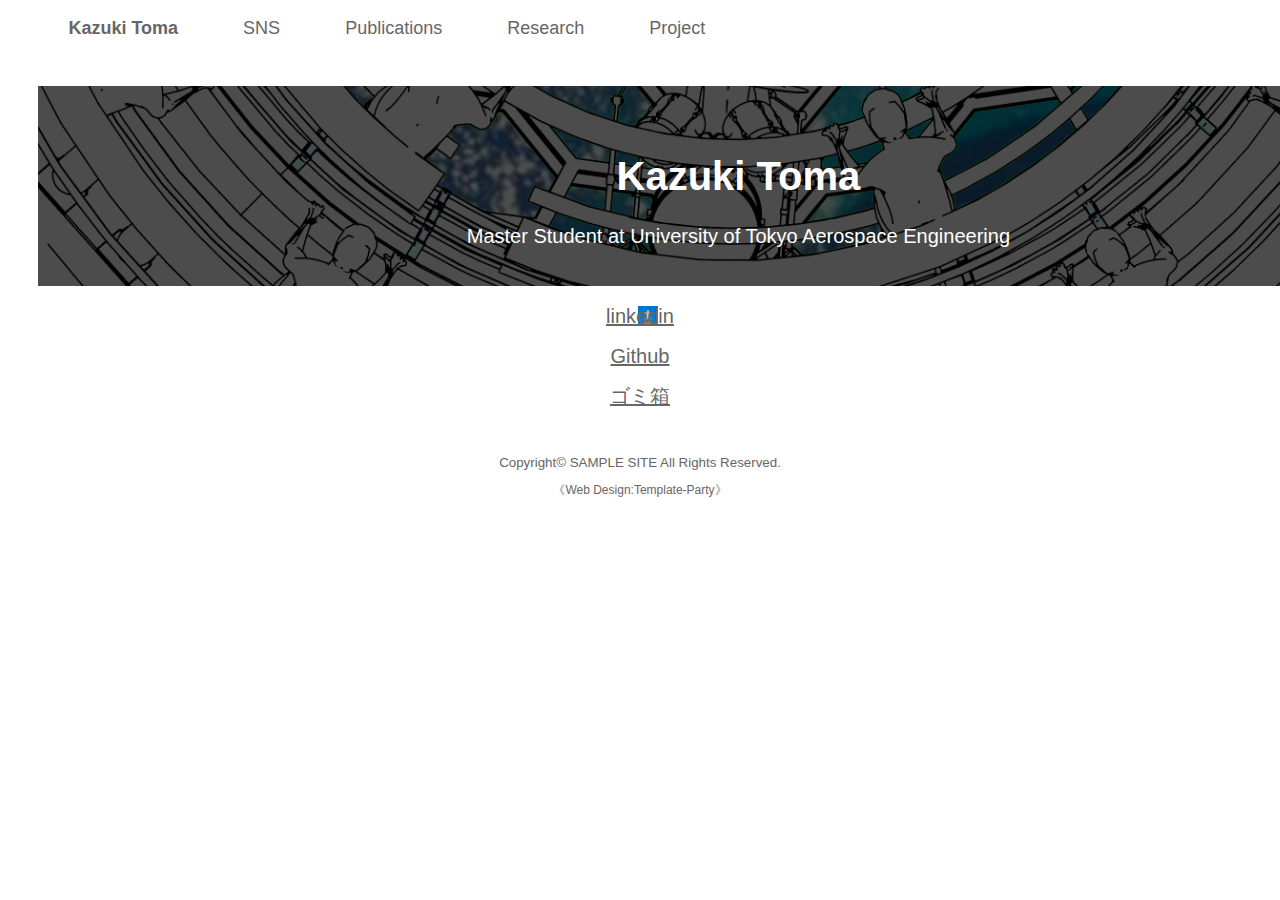
==== index.html @ 25be5e05 "relocate analytics" ====
<!DOCTYPE html>
<html lang="ja">
<head>
<meta charset="UTF-8">
<meta http-equiv="X-UA-Compatible" content="IE=edge">
<title>Kazuki Tom's blog</title>
<meta name="viewport" content="width=device-width, initial-scale=1">
<meta name="description" content="ここにサイト説明を入れます">
<meta name="keywords" content="キーワード１,キーワード２,キーワード３,キーワード４,キーワード５">
<link rel="stylesheet" href="css/style.css">



<!--[if lt IE 9]>
<script src="https://oss.maxcdn.com/html5shiv/3.7.2/html5shiv.min.js"></script>
<script src="https://oss.maxcdn.com/respond/1.4.2/respond.min.js"></script>
<![endif]-->
</head>

<!-- Google Analytics 
Googleアナリティクス登録・設定手順【これさえ読めばOK！】（https://wacul-ai.com/blog/access-analysis/google-analytics-setting/ga-register)
サイトで作成したホームページをGoogle Search Consoleに登録（https://detail.chiebukuro.yahoo.co.jp/qa/question_detail/q1427731289)
サイトに analytics.js を追加する(https://developers.google.com/analytics/devguides/collection/analyticsjs?hl=ja)
Googleアナリティクス(https://analytics.google.com/analytics/web/?authuser=0#/p421855579/reports/intelligenthome)
-->
<script>
    (function(i,s,o,g,r,a,m){i['GoogleAnalyticsObject']=r;i[r]=i[r]||function(){
    (i[r].q=i[r].q||[]).push(arguments)},i[r].l=1*new Date();a=s.createElement(o),
    m=s.getElementsByTagName(o)[0];a.async=1;a.src=g;m.parentNode.insertBefore(a,m)
    })(window,document,'script','https://www.google-analytics.com/analytics.js','ga');
    
    ga('create', 'G-3PBJPS4WJX', 'auto');
    ga('send', 'pageview');
</script>
<!-- End Google Analytics -->


<body>

<div id="container">

<nav id="menubar">
<ul>
<li><a href="index.html"><b>Kazuki Toma</b></a></li>
<li><a href="about.html">SNS</a></li>
<li><a href="about.html">Publications</a></li>
<li><a href="gallery.html">Research</a></li>
<li><a href="link.html">Project</a></li>
</ul>
</nav>

<header>
 <!--<h1 id="logo"><a href="index.html"><img src="images/spectacle4.png" alt="SAMPLE SITE"></a></h1> -->
 <!--<aside id="mainimg"><img src="images/spectacle4.png" alt=""></aside>*/-->
</header>

<!--https://magazine.techacademy.jp/magazine/34779-->
<div class="boxbackground">
<div id="title">
<h1><b>Kazuki Toma</b></h1>
<p>Master Student at University of Tokyo Aerospace Engineering</p>
</div>
</div>


<a href="https://www.linkedin.com/in/toma-kazuki/" class="button-01 linkedin">linkedin</a>
<a href="" class="button-01 fav">Github</a>
<a href="" class="button-01 fav">ゴミ箱</a>
<!--
<div id="contents">

<section id="new">
<h2>更新情報・お知らせ</h2>
<dl>
<dt>2019/04/22</dt>
<dd>より初心者が使いやすいよう少し調整。古いものを使っている人はそのままでOKです。</dd>
<dt>2017/10/06</dt>
<dd>初心者向け無料ホームページテンプレートtp_beginner5公開。</dd>
<dt>20XX/00/00</dt>
<dd>サンプルテキスト。サンプルテキスト。サンプルテキスト。</dd>
<dt>20XX/00/00</dt>
<dd>サンプルテキスト。サンプルテキスト。サンプルテキスト。</dd>
<dt>20XX/00/00</dt>
<dd>サンプルテキスト。サンプルテキスト。サンプルテキスト。</dd>
<dt>20XX/00/00</dt>
<dd>サンプルテキスト。サンプルテキスト。サンプルテキスト。</dd>
<dt>20XX/00/00</dt>
<dd>サンプルテキスト。サンプルテキスト。サンプルテキスト。</dd>
<dt>20XX/00/00</dt>
<dd>サンプルテキスト。サンプルテキスト。サンプルテキスト。</dd>
</dl>
</section>

<section>

<h2>テンプレートのご利用前に必ずお読み下さい</h2>

<h3>利用規約のご案内</h3>
<p>このテンプレートは、<a href="https://template-party.com/">Template Party</a>にて無料配布している『初心者向けホームページテンプレート tp_beginner5』です。必ずダウンロード先のサイトの<a href="https://template-party.com/read.html">利用規約</a>をご一読の上でご利用下さい。</p>
<p><span class="color1">■<strong>HP最下部の著作表示『Web Design:Template-Party』は無断で削除しないで下さい。</strong></span><br>
わざと見えなく加工する事も禁止です。</p>
<p><span class="color1">■<strong>下部の著作を外したい場合は</strong></span><br>
<a href="https://template-party.com/">Template-Party</a>の<a href="https://template-party.com/member.html">ライセンス契約</a>を行う事でHP下部の著作を外す事ができます。</p>

<h3>当テンプレートの詳しい使い方は</h3>
<p><a href="about.html">こちらをご覧下さい。</a></p>

</section>

</div>
<!--/contents-->

<footer>
<small>Copyright&copy; <a href="index.html">SAMPLE SITE</a> All Rights Reserved.</small>
<span class="pr">《<a href="https://template-party.com/" target="_blank">Web Design:Template-Party</a>》</span>
</footer>

</div>
<!--/container-->

</body>
</html>
---- css/style.css ----
@charset "utf-8";


/*PC・タブレット・スマホ(全端末)共通設定
------------------------------------------------------------------------------------------------------------------------------------------------------*/

/*全体の設定
【HTML入門】フォントのサイズをfont sizeを使って指定する方法
https://www.sejuku.net/blog/51809#index_id1
---------------------------------------------------------------------------*/
body {
	margin: 0px;
	padding: 0px;
	-webkit-text-size-adjust: none;
	color: #666;	/*全体の文字色*/
	font-family: "ヒラギノ角ゴ Pro W3", "Hiragino Kaku Gothic Pro", "メイリオ", Meiryo, Osaka, "ＭＳ Ｐゴシック", "MS PGothic", sans-serif;	/*フォント種類*/
	font-size: 16px;	/*文字サイズ*/
	line-height: 2;		/*行間*/
	background: #fff;	/*背景色*/
}
h1,h2,h3,h4,h5,p,ul,ol,li,dl,dt,dd,form,figure,form,select,input,textarea {margin: 0px;padding: 0px;font-size: 100%;font-weight: normal;}
ul {list-style-type: none;}
ol {padding-left: 40px;padding-bottom: 15px;}
img {border: none;max-width: 100%;height: auto;vertical-align: middle;}
table {border-collapse:collapse;font-size: 100%;border-spacing: 0;}
iframe {width: 100%;}

/*リンク（全般）設定
---------------------------------------------------------------------------*/
a {
	color: #666;	/*リンクテキストの色*/
	transition: 0.3s;	/*マウスオン時の移り変わるまでの時間設定。0.3秒。*/
}
a:hover {
	color: #224acf;	/*マウスオン時の文字色*/
}

/*コンテナー（ホームページを囲む一番外側のブロック）
---------------------------------------------------------------------------*/
#container {
	max-width: 1400px;	/*ブロックの最大幅*/
	margin: 0 auto;
	padding: 0 3%;
}

/*ヘッダー（ロゴが入った最上段のブロック）
---------------------------------------------------------------------------*/
/*headerブロック*/
header {
	text-align: center;	/*内容を中央よせ*/
}
/*ロゴ画像設定*/
#logo img {
	width: 4000px;	/*画像幅*/
	/*margin: 40px auto 40px;	/*ロゴの上と下に40pxスペースを空ける設定*/
}

/*トップページのメイン画像
---------------------------------------------------------------------------*/
/*画像ブロック*/
#mainimg img {
	border-radius: 10px;	/*角を丸くする指定。この１行を削除すれば角丸がなくなります。*/
	margin-bottom: 40px;	/*下に空けるスペース*/
}

/*追加(画像を暗くして文字を入れる)
画像編集せずCSSで画像を暗くする方法を現役エンジニアが解説【初心者向け】
https://magazine.techacademy.jp/magazine/34779
---------------------------------------------------------------------------*/
.boxbackground {
	position: relative;
	width: 1400px;
	height: 200px;
	background: url("../images/spectacle4.png");
    background-position: bottom;
	background-size: cover;
	margin-bottom: 10px;	/*下に空けるスペース*/
}
#title {
	position: absolute;
	width: 1400px;
	height:150px;
	background: rgba(0, 0, 0, 0.7);
	text-align: center;
	padding-top:50px;
}
#title h1{
	color: rgba(255, 255, 255, 1);
	font-size: 40px
}
#title p{
	color: rgba(255, 255, 255, 1);
	font-size: 20px
}

/*SNS画像
HTML・CSSのおさらい! アイコンとテキストを
横並びに配置する方法まとめ
https://ics.media/entry/220126/
--------------------------------------------------------------------------*/
.button-01 {
	display: block;
	/*width: 100%;*/
	/*/ アイコンのスペースを確保したpadding-leftを設定する*/
	/*
	padding: 2px 2px 2px 5px;*/
	background-color: #fff;
	/*/ 左から16pxの上下中央に背景画像を配置*/
	background-position: left 600px center;
	background-repeat: no-repeat;
	background-size: 20px 20px;
	/*/ 折り返しの対応*/
	overflow-wrap: break-word;
	text-align: center;
	font-size: 20px;
	&.linkedin {
	  background-image: url("../images/sample5.jpg");
	}
	&.message {
	  background-image: url("../images/sample5.jpg");
	}
	&.trash {
	  background-image: url("../images/sample5.jpg");
	}
  }
  
/*メニュー
---------------------------------------------------------------------------*/
/*メニュー全体を囲むブロック*/
#menubar {
	text-align: left;		/*文字をセンタリング*/
	font-size: 18px;		/*文字サイズ*/
	margin-top: 10px;	/*下に空けるスペース https://open.shonan.bunkyo.ac.jp/~ohtan/kouza/css-margin.html*/
	margin-bottom: 40px;	/*下に空けるスペース*/
}
/*メニュー１個あたりの設定*/
#menubar li {
	display: inline;	/*横並びにする設定*/
}
#menubar li a {
	text-decoration: none;
	padding: 15px 30px;	/*各メニュー内の余白。上下に15px、左右に30pxあけるという意味。*/
}
/*マウスオン時の設定*/
#menubar li a:hover {
	color: #224acf;	/*文字色*/
	border-bottom: 4px solid #224acf;	/*下線の幅、線種、色*/
}

/*コンテンツ（見出しバーや文字などが入っているブロック）
---------------------------------------------------------------------------*/
/*コンテンツのh2タグの設定*/
#contents h2 {
	clear: both;
	margin-bottom: 20px;
	color: #fff;		/*文字色*/
	padding: 10px 20px;	/*上下、左右への余白*/
	background: #224acf;	/*背景色*/
	/*border-radius: 10px;	角を丸くする指定。この１行を削除すれば角丸がなくなります。*/
}
/*コンテンツのh3タグの設定*/
#contents h3 {
	clear: both;
	margin-bottom: 20px;
	padding: 8px 20px;	/*上下、左右への余白*/
	background: #fff;	/*背景色*/
	border: 1px solid #ccc;	/*枠線の幅、線種、色*/
	/*border-radius: 10px;	角を丸くする指定。この１行を削除すれば角丸がなくなります。元は10*/
}
/*コンテンツのp(段落)タグ設定*/
#contents p {
	padding: 0px 20px 20px;	/*上、左右、下への余白*/
}
/*他。微調整。*/
#contents p + p {
	margin-top: -5px;
}
#contents h2 + p,
#contents h3 + p {
	margin-top: -10px;
}
#contents section + section {
	margin-top: 30px;
}

/*Galleryページ
---------------------------------------------------------------------------*/
/*各ブロックごとの設定*/
.list {
	overflow: hidden;
	border-bottom: 1px solid #ccc;	/*下線の幅、線種、色*/
	padding: 20px;	/*ボックス内の余白*/
}
/*h4見出しの設定*/
.list h4 {
	color: #224acf;	/*文字色*/
}
/*画像の設定*/
.list img {
	width: 20%;			/*画像幅*/
	float: left;		/*画像を左に回り込み*/
	margin-right: 3%	/*画像の右側に空けるスペース*/
}
/*段落タグ*/
.list p {
	padding: 0 !important;
}

/*フッター(ページ最下部のcopyrightのパーツ)設定
---------------------------------------------------------------------------*/
footer {
	clear: both;
	text-align: center;	/*文字をセンタリング*/
	padding: 30px 0px 10px;	/*上、左右、下へのボックス内の余白*/
}
footer a {
	text-decoration: none;
	border: none;
}
footer .pr {
	display: block;
}

/*トップページ内「更新情報・お知らせ」ブロック
---------------------------------------------------------------------------*/
/*ブロック全体の設定*/
#new dl {
	padding: 0px 20px;	/*上下、左右へのブロック内の余白*/
	margin-bottom: 20px;	/*ブロックの下(外側)に空ける余白*/
}
/*日付設定*/
#new dt {
	font-weight: bold;	/*太字にする設定。標準がいいならこの行削除。*/
	float: left;
	width: 8em;
}
/*記事設定*/
#new dd {
	padding-left: 8em;
}

/*テーブル
---------------------------------------------------------------------------*/
/*テーブル１行目に入った見出し部分（※caption）*/
.ta1 caption {
	border: 1px solid #999;	/*テーブルの枠線の幅、線種、色*/
	border-bottom: none;	/*下線だけ消す*/
	text-align: left;		/*文字を左寄せ*/
	background: #eee;		/*背景色*/
	font-weight: bold;		/*太字に*/
	padding: 10px;			/*ボックス内の余白*/
}
/*テーブル１行目に入った見出し部分（※tamidashi）*/
.ta1 th.tamidashi {
	width: auto;
	text-align: left;	/*左よせ*/
	background: #eee;	/*背景色*/
}
/*ta1テーブルブロック設定*/
.ta1 {
	table-layout: fixed;
	width: 100%;
	margin: 0 auto 20px;
}
.ta1, .ta1 td, .ta1 th {
	word-break: break-all;
	border: 1px solid #999;	/*テーブルの枠線の幅、線種、色*/
	padding: 10px;			/*テーブル内の余白*/
}
/*テーブルの左側ボックス*/
.ta1 th {
	text-align: center;	/*センタリング*/
	width: 30%;			/*幅*/
}

/*トップページのNEWアイコン
---------------------------------------------------------------------------*/
.newicon {
	background: #F00;	/*背景色*/
	color: #FFF;		/*文字色*/
	font-size: 70%;
	line-height: 1.5;
	padding: 2px 5px;
	/*border-radius: 2px;*/
	margin: 0px 5px;
	vertical-align: text-top;
}

/*その他
---------------------------------------------------------------------------*/
.look {background: #e5e5e5;padding: 5px 10px;border-radius: 4px;}
.mb15,.mb1em {margin-bottom: 15px;}
.color1 {color: #224acf;}
.pr {font-size: 12px;}
.wl {width: 96%;}
.ws {width: 50%;}
.c {text-align: center;}
.r {text-align: right;}
.l {text-align: left;}



/*画面幅580px以下の設定
------------------------------------------------------------------------------------------------------------------------------------------------------*/
@media screen and (max-width:580px){

/*全体の設定
---------------------------------------------------------------------------*/
body {
	font-size: 12px;	/*文字サイズ*/
	line-height: 1.5;	/*行間*/
}

/*メニュー
---------------------------------------------------------------------------*/
/*メニュー１個あたりの設定*/
#menubar li {
	display: block;	/*縦並びにする設定*/
	margin-bottom: 10px;
}
#menubar li a {
	text-decoration: none;
	padding: 8px 30px;	/*各メニュー内の余白。*/
}

/*Galleryページ
---------------------------------------------------------------------------*/
/*各ブロックごとの設定*/
.list {
	padding: 10px;	/*ボックス内の余白*/
}

/*その他
---------------------------------------------------------------------------*/
.ws,.wl {width: 94%;}

}
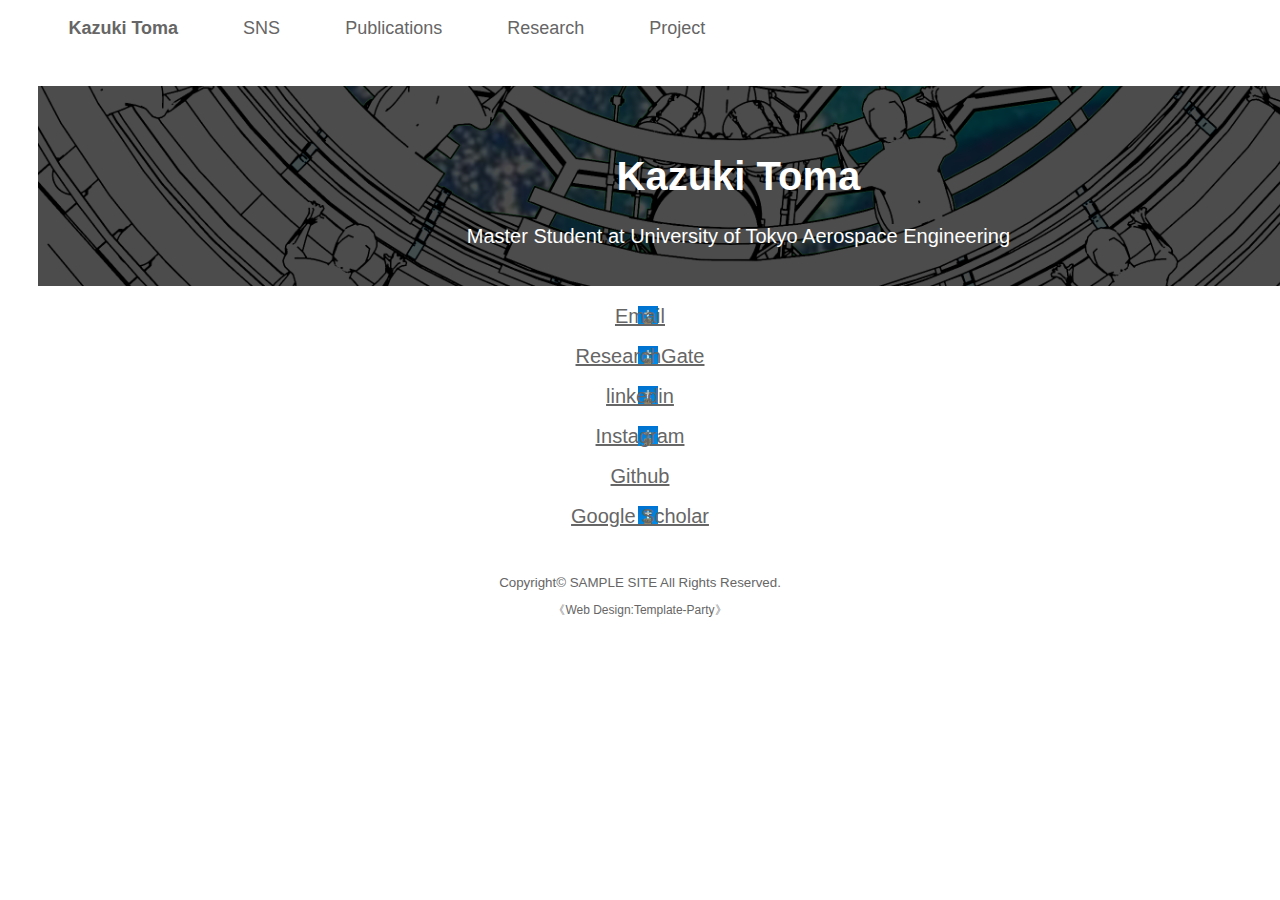
==== commit 77e6a936: "edit SNS" ====
--- a/index.html
+++ b/index.html
@@ -63,9 +63,12 @@
 </div>
 
 
+<a href="" class="button-01 message">Email</a>
+<a href="" class="button-01 message">ResearchGate</a>
 <a href="https://www.linkedin.com/in/toma-kazuki/" class="button-01 linkedin">linkedin</a>
+<a href="" class="button-01 message">Instagram</a>
 <a href="" class="button-01 fav">Github</a>
-<a href="" class="button-01 fav">ゴミ箱</a>
+<a href="" class="button-01 message">Google Scholar</a>
 <!--
 <div id="contents">
 
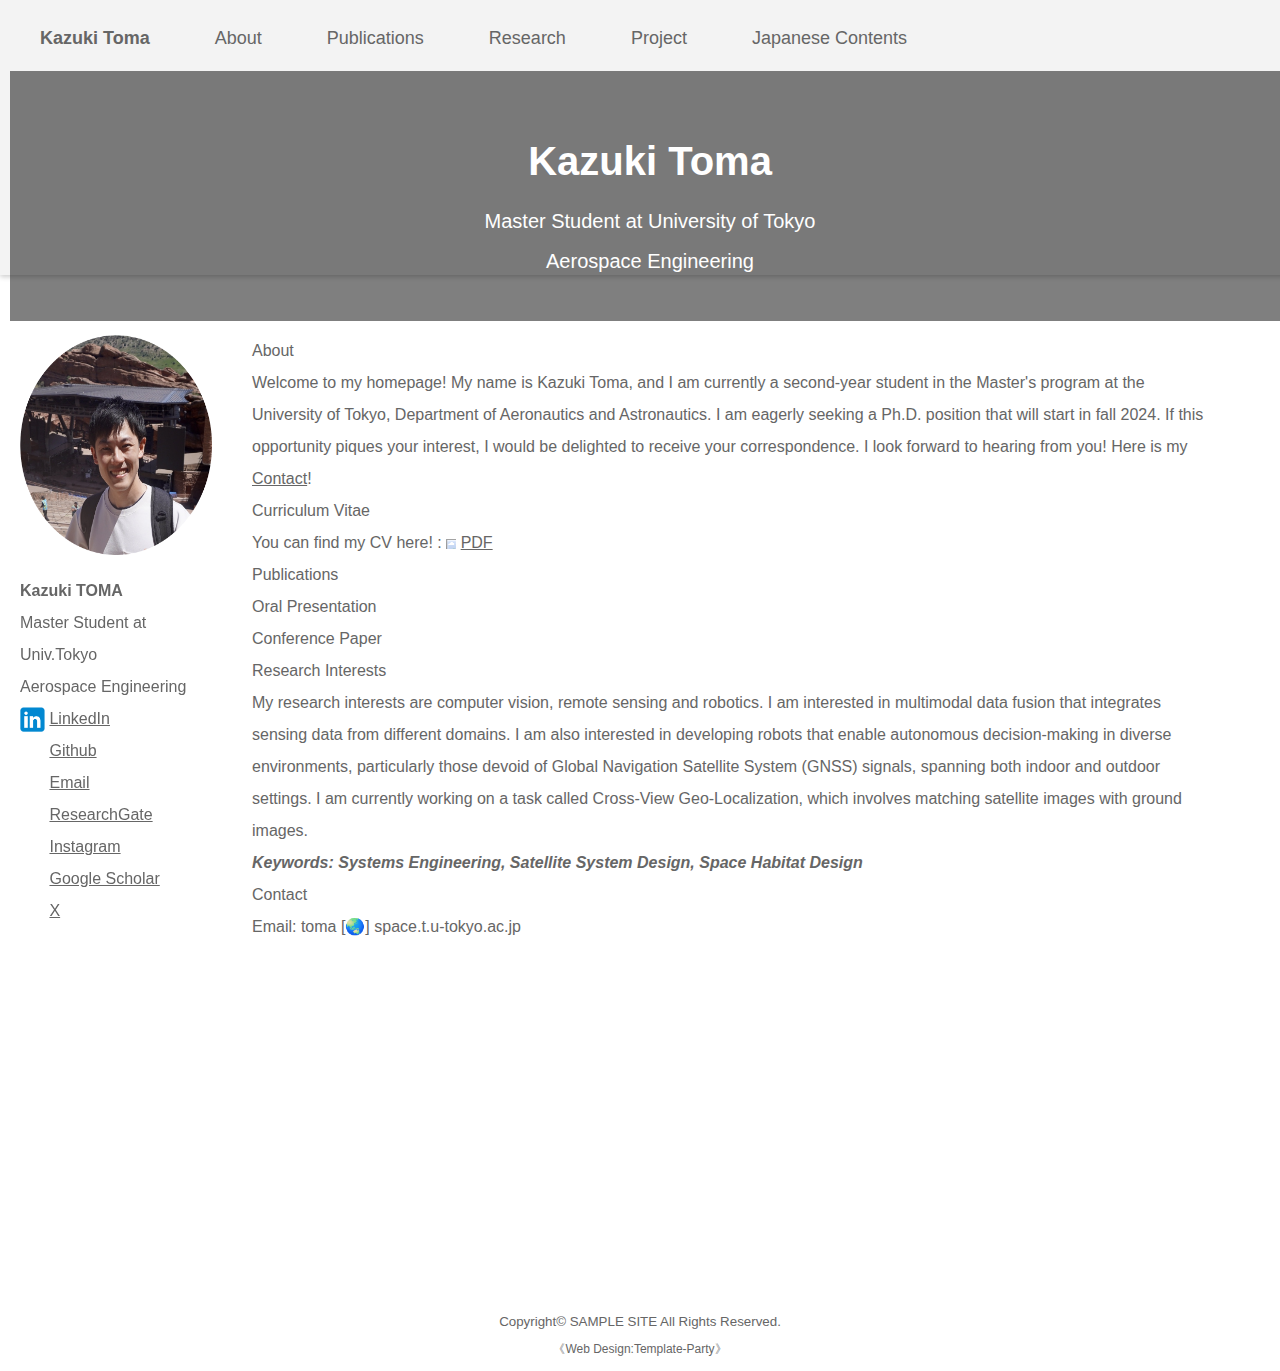
==== commit fb3e72c1: "sampleing from yagi's website" ====
--- a/index.html
+++ b/index.html
@@ -5,8 +5,8 @@
 <meta http-equiv="X-UA-Compatible" content="IE=edge">
 <title>Kazuki Tom's blog</title>
 <meta name="viewport" content="width=device-width, initial-scale=1">
-<meta name="description" content="ここにサイト説明を入れます">
-<meta name="keywords" content="キーワード１,キーワード２,キーワード３,キーワード４,キーワード５">
+<meta name="description" content="Hello, This is Kazuki Toma's website.">
+<meta name="keywords" content="Kazuki Toma, Kazuki, Toma, 藤間一輝, 藤間, 一輝, Space Music Hall">
 <link rel="stylesheet" href="css/style.css">
 
 
@@ -36,90 +36,169 @@
 
 
 <body>
-
-<div id="container">
-
-<nav id="menubar">
-<ul>
-<li><a href="index.html"><b>Kazuki Toma</b></a></li>
-<li><a href="about.html">SNS</a></li>
-<li><a href="about.html">Publications</a></li>
-<li><a href="gallery.html">Research</a></li>
-<li><a href="link.html">Project</a></li>
-</ul>
-</nav>
-
-<header>
- <!--<h1 id="logo"><a href="index.html"><img src="images/spectacle4.png" alt="SAMPLE SITE"></a></h1> -->
- <!--<aside id="mainimg"><img src="images/spectacle4.png" alt=""></aside>*/-->
-</header>
-
-<!--https://magazine.techacademy.jp/magazine/34779-->
-<div class="boxbackground">
-<div id="title">
-<h1><b>Kazuki Toma</b></h1>
-<p>Master Student at University of Tokyo Aerospace Engineering</p>
-</div>
-</div>
-
-
-<a href="" class="button-01 message">Email</a>
-<a href="" class="button-01 message">ResearchGate</a>
-<a href="https://www.linkedin.com/in/toma-kazuki/" class="button-01 linkedin">linkedin</a>
-<a href="" class="button-01 message">Instagram</a>
-<a href="" class="button-01 fav">Github</a>
-<a href="" class="button-01 message">Google Scholar</a>
-<!--
-<div id="contents">
-
-<section id="new">
-<h2>更新情報・お知らせ</h2>
-<dl>
-<dt>2019/04/22</dt>
-<dd>より初心者が使いやすいよう少し調整。古いものを使っている人はそのままでOKです。</dd>
-<dt>2017/10/06</dt>
-<dd>初心者向け無料ホームページテンプレートtp_beginner5公開。</dd>
-<dt>20XX/00/00</dt>
-<dd>サンプルテキスト。サンプルテキスト。サンプルテキスト。</dd>
-<dt>20XX/00/00</dt>
-<dd>サンプルテキスト。サンプルテキスト。サンプルテキスト。</dd>
-<dt>20XX/00/00</dt>
-<dd>サンプルテキスト。サンプルテキスト。サンプルテキスト。</dd>
-<dt>20XX/00/00</dt>
-<dd>サンプルテキスト。サンプルテキスト。サンプルテキスト。</dd>
-<dt>20XX/00/00</dt>
-<dd>サンプルテキスト。サンプルテキスト。サンプルテキスト。</dd>
-<dt>20XX/00/00</dt>
-<dd>サンプルテキスト。サンプルテキスト。サンプルテキスト。</dd>
-</dl>
-</section>
-
-<section>
-
-<h2>テンプレートのご利用前に必ずお読み下さい</h2>
-
-<h3>利用規約のご案内</h3>
-<p>このテンプレートは、<a href="https://template-party.com/">Template Party</a>にて無料配布している『初心者向けホームページテンプレート tp_beginner5』です。必ずダウンロード先のサイトの<a href="https://template-party.com/read.html">利用規約</a>をご一読の上でご利用下さい。</p>
-<p><span class="color1">■<strong>HP最下部の著作表示『Web Design:Template-Party』は無断で削除しないで下さい。</strong></span><br>
-わざと見えなく加工する事も禁止です。</p>
-<p><span class="color1">■<strong>下部の著作を外したい場合は</strong></span><br>
-<a href="https://template-party.com/">Template-Party</a>の<a href="https://template-party.com/member.html">ライセンス契約</a>を行う事でHP下部の著作を外す事ができます。</p>
-
-<h3>当テンプレートの詳しい使い方は</h3>
-<p><a href="about.html">こちらをご覧下さい。</a></p>
-
-</section>
-
-</div>
-<!--/contents-->
-
-<footer>
-<small>Copyright&copy; <a href="index.html">SAMPLE SITE</a> All Rights Reserved.</small>
-<span class="pr">《<a href="https://template-party.com/" target="_blank">Web Design:Template-Party</a>》</span>
-</footer>
-
-</div>
-<!--/container-->
+    <header>
+        <nav id="menubar">
+            <ul>
+            <li><a href="index.html"><b>Kazuki Toma</b></a></li>
+            <li><a href="about.html">About</a></li>
+            <li><a href="about.html">Publications</a></li>
+            <li><a href="gallery.html">Research</a></li>
+            <li><a href="link.html">Project</a></li>
+            <li><a href="link.html">Japanese Contents</a></li>
+            </ul>
+        </nav>
+
+    <!--<h1 id="logo"><a href="index.html"><img src="images/spectacle4.png" alt="SAMPLE SITE"></a></h1> -->
+    <!--<aside id="mainimg"><img src="images/spectacle4.png" alt=""></aside>*/-->
+
+
+    <!--https://magazine.techacademy.jp/magazine/34779-->
+        <div class="boxbackground">
+            <div id="title">
+            <h1><b>Kazuki Toma</b></h1>
+            <p>Master Student at University of Tokyo <br> 
+                Aerospace Engineering</p>
+            </div>
+        </div>
+    </header>
+
+    <div class="container">
+        <div class="sidebar">
+            <!-- プロフィールやSNSリンクをここに挿入 -->
+            <img src="./images/toma.png" alt="Profile Picture" class="profile-picture">
+            <h1><b>Kazuki TOMA</b></h1>
+            <p>Master Student at Univ.Tokyo</p>
+            <p>Aerospace Engineering</p>
+            <!-- SNSリンク -->
+            <div class="social-icons">
+                <a href="https://www.linkedin.com/in/toma-kazuki/" target="_blank"><img src="./images/icon_linkedin.png" alt="LinkedIn"></a>
+                <a href="https://www.linkedin.com/in/toma-kazuki/">LinkedIn</a>
+            </div>
+            <div class="social-icons">
+                <a href="https://github.com/toma-kazuki" target="_blank"><img src="./images/icon_github.png" alt="GitHub"></a>
+                <a href="https://github.com/toma-kazuki">Github</a>
+            </div>
+            <div class="social-icons">
+                <a href="https://github.com/toma-kazuki" target="_blank"><img src="./images/icon_github.png" alt="GitHub"></a>
+                <a href="https://github.com/toma-kazuki">Email</a>
+            </div>
+            <div class="social-icons">
+                <a href="https://github.com/toma-kazuki" target="_blank"><img src="./images/icon_github.png" alt="GitHub"></a>
+                <a href="https://github.com/toma-kazuki">ResearchGate</a>
+            </div>
+            <div class="social-icons">
+                <a href="https://github.com/toma-kazuki" target="_blank"><img src="./images/icon_github.png" alt="GitHub"></a>
+                <a href="https://github.com/toma-kazuki">Instagram</a>
+            </div>
+            <div class="social-icons">
+                <a href="https://github.com/toma-kazuki" target="_blank"><img src="./images/icon_github.png" alt="GitHub"></a>
+                <a href="https://github.com/toma-kazuki">Google Scholar</a>
+            </div>
+            <div class="social-icons">
+                <a href="https://github.com/toma-kazuki" target="_blank"><img src="./images/icon_github.png" alt="GitHub"></a>
+                <a href="https://github.com/toma-kazuki">X</a>
+            </div>
+        </div>
+        <div class="main-content">
+            <!-- スクロール可能なコンテンツ -->
+            <section id="about">
+                <h2>About</h2>
+                <p>
+                  Welcome to my homepage! My name is Kazuki Toma, and I am currently a second-year student in the Master's program at the University of Tokyo, Department of Aeronautics and Astronautics. I am eagerly seeking a Ph.D. position that will start in fall 2024. If this opportunity piques your interest, I would be delighted to receive your correspondence. I look forward to hearing from you!
+                  Here is my
+                  <a href="#contact">Contact</a>!
+                </p>
+              </section>
+              <section id="curriculum_vitae">
+                <h2>Curriculum Vitae</h2>
+                You can find my CV here! :
+                <span class="pdf-icons">
+                  <a href="https://drive.google.com/file/d/1sSzMpFmXJdizXnPtMOZEeYq0dkq4J-Ny/view?usp=sharing" target="_blank"><img src="./image/icons8-pdf-96.png" alt="PDF"></a>
+                  <a href="https://drive.google.com/file/d/1sSzMpFmXJdizXnPtMOZEeYq0dkq4J-Ny/view?usp=sharing" target="_blank">PDF</a>
+                </span>
+          
+              </section>
+              <section id="publications">
+                  <h2>Publications</h2>
+                  <h3>Oral Presentation</h3>
+                  <ul>
+                    <!--<li><strong><span class="bold-name">Ryota YAGI</span></strong>, Akira IWASAKI, 
+                      <em>"Fault Displacement Estimation From Satellite Imagery"</em>,
+                      International Symposium on Remote Sensing, 2022.
+                      <span class="pdf-icons">
+                          <a href="https://drive.google.com/file/d/1mBeVT2yXlPOhVOeIrh_xInoib01DDjeB/view?usp=sharing" target="_blank"><img src="./image/icons8-pdf-96.png" alt="PDF"></a>
+                          <a href="https://drive.google.com/file/d/1mBeVT2yXlPOhVOeIrh_xInoib01DDjeB/view?usp=sharing" target="_blank">PDF</a>
+                        </span>
+                    </li>-->
+                  </ul>
+                  <h3>Conference Paper</h3>
+                  <!--<ul>
+                      <li><strong><span class="bold-name">Ryota YAGI</span></strong>, Akira IWASAKI, 
+                        <em>"Lightweight CNN For Cross-View Geo-Localization Using Aerial Image"</em>,
+                        IEEE The International Geoscience and Remote Sensing Symposium, 2023.
+                        <span class="pdf-icons">
+                          <a href="https://drive.google.com/file/d/1d2A4NzgcXeUoMb9kE6IVWBzZN-_FGZwU/view?usp=sharing" target="_blank"><img src="./image/icons8-pdf-96.png" alt="PDF"></a>
+                          <a href="https://drive.google.com/file/d/1d2A4NzgcXeUoMb9kE6IVWBzZN-_FGZwU/view?usp=sharing" target="_blank">PDF</a>,
+                          <a href="https://drive.google.com/file/d/1z8gtEG2gEV0I2wOaCx8wDCCWe6KQKsP3/view?usp=sharing" target="_blank"><img src="./image/poster.png" alt="PDF"></a>
+                          <a href="https://drive.google.com/file/d/1z8gtEG2gEV0I2wOaCx8wDCCWe6KQKsP3/view?usp=sharing" target="_blank">POSTER</a>
+                        </span>
+                      </li>
+                  </ul>
+                  
+                  <ul>
+                      <li><strong><span class="bold-name">Ryota YAGI</span></strong>, Akira IWASAKI, 
+                        <em>"Navigating the Metaverse: UAV-Based Cross-View Geo-Localization in Virtual Worlds"</em>,
+                        ACM Multimedia UAVM Workshop, UAVs in Multimedia: Capturing the World from a New Perspective, 2023.
+                        <span class="pdf-icons">
+                          <a href="https://drive.google.com/file/d/1GijV34yzRG1Bh5QJtqeJQTO6pbp7oLxq/view?usp=sharing" target=""><img src="./image/icons8-pdf-96.png" alt="PDF"></a>
+                          <a href="https://drive.google.com/file/d/1GijV34yzRG1Bh5QJtqeJQTO6pbp7oLxq/view?usp=sharing" target="">PDF</a>,
+                          <a href="https://drive.google.com/file/d/1CzpjxPHG4je72JDMSv2g5-IQo6eu5UyU/view?usp=sharing" target="_blank"><img src="./image/poster.png" alt="PDF"></a>
+                          <a href="https://drive.google.com/file/d/1CzpjxPHG4je72JDMSv2g5-IQo6eu5UyU/view?usp=sharing" target="_blank">POSTER</a>
+                        </span>
+                      </li>
+                  </ul>-->
+                </section>
+              <section id="research">
+                <h2>Research Interests</h2>
+                <p>
+                  My research interests are computer vision, remote sensing and robotics. I am interested in multimodal data fusion that integrates sensing data from different domains. I am also interested in developing robots that enable autonomous decision-making in diverse environments, particularly those devoid of Global Navigation Satellite System (GNSS) signals, spanning both indoor and outdoor settings. I am currently working on a task called Cross-View Geo-Localization, which involves matching satellite images with ground images. <br>
+          
+                  <em><strong>Keywords: Systems Engineering, Satellite System Design, Space Habitat Design</strong></em>
+                </p>
+              </section>
+              <section id="contact">
+                <h2>Contact</h2>
+                <p>
+                  Email: toma [🌏] space.t.u-tokyo.ac.jp
+                </p>
+              </section>
+            <!-- その他のコンテンツ -->
+        </div>
+
+    <!--
+
+    <h2>テンプレートのご利用前に必ずお読み下さい</h2>
+
+    <h3>利用規約のご案内</h3>
+    <p>このテンプレートは、<a href="https://template-party.com/">Template Party</a>にて無料配布している『初心者向けホームページテンプレート tp_beginner5』です。必ずダウンロード先のサイトの<a href="https://template-party.com/read.html">利用規約</a>をご一読の上でご利用下さい。</p>
+    <p><span class="color1">■<strong>HP最下部の著作表示『Web Design:Template-Party』は無断で削除しないで下さい。</strong></span><br>
+    わざと見えなく加工する事も禁止です。</p>
+    <p><span class="color1">■<strong>下部の著作を外したい場合は</strong></span><br>
+    <a href="https://template-party.com/">Template-Party</a>の<a href="https://template-party.com/member.html">ライセンス契約</a>を行う事でHP下部の著作を外す事ができます。</p>
+
+    <h3>当テンプレートの詳しい使い方は</h3>
+    <p><a href="about.html">こちらをご覧下さい。</a></p>
+
+    </section>
+
+    </div>
+    -->
+
+    </div>
+    <footer>
+    <small>Copyright&copy; <a href="index.html">SAMPLE SITE</a> All Rights Reserved.</small>
+    <span class="pr">《<a href="https://template-party.com/" target="_blank">Web Design:Template-Party</a>》</span>
+    </footer>
 
 </body>
 </html>
--- a/css/style.css
+++ b/css/style.css
@@ -35,19 +35,20 @@
 	color: #224acf;	/*マウスオン時の文字色*/
 }
 
-/*コンテナー（ホームページを囲む一番外側のブロック）
----------------------------------------------------------------------------*/
-#container {
-	max-width: 1400px;	/*ブロックの最大幅*/
-	margin: 0 auto;
-	padding: 0 3%;
-}
 
 /*ヘッダー（ロゴが入った最上段のブロック）
 ---------------------------------------------------------------------------*/
 /*headerブロック*/
 header {
 	text-align: center;	/*内容を中央よせ*/
+    /*position: fixed;*/
+    width: 100%;
+    top: 0;
+    z-index: 10; /* ヘッダーを最前面に表示 */
+    background-color: #f3f3f3;
+    padding: 10px; /* ヘッダーの高さに影響します */
+    box-shadow: 0 2px 5px rgba(0,0,0,0.2);
+    height: 255px; /* ヘッダーの高さ */
 }
 /*ロゴ画像設定*/
 #logo img {
@@ -55,12 +56,38 @@
 	/*margin: 40px auto 40px;	/*ロゴの上と下に40pxスペースを空ける設定*/
 }
 
-/*トップページのメイン画像
----------------------------------------------------------------------------*/
-/*画像ブロック*/
-#mainimg img {
-	border-radius: 10px;	/*角を丸くする指定。この１行を削除すれば角丸がなくなります。*/
-	margin-bottom: 40px;	/*下に空けるスペース*/
+/*コンテナー（ホームページを囲む一番外側のブロック）と画面左右分割
+---------------------------------------------------------------------------*/
+.container {
+    display: flex;
+    min-height: 100vh; /* ビューポートの高さに合わせる */
+	/*max-width: 1400px;	/*ブロックの最大幅*/
+	/*margin: 0 auto;
+	padding: 0 3%;*/
+    padding-top: 40px; /* ヘッダーの高さに応じて調整 */
+    padding-bottom: 60px; /* フッターの高さに応じて調整 */
+}
+
+.sidebar {
+    width: 15%;
+    height: 100%;
+    position: sticky;
+    top: 0px; /* ヘッダーの高さに応じて調整 */
+    left: 0;
+    bottom: 60px; /* フッターの高さに応じて調整 */
+    overflow-y: auto; /* 必要に応じてスクロール */
+    /*background-color: #f3f3f3; /* 背景色 */
+    padding: 20px;
+	/*text-align: center;*/
+}
+
+.main-content {
+    width: 75%;
+    margin-left: 0%; /* 左側のサイドバーの幅と同じ */
+    overflow-y: scroll;
+    height: 100%;
+    padding: 20px;
+    background-color: #fff; /* 背景色 */
 }
 
 /*追加(画像を暗くして文字を入れる)
@@ -69,20 +96,22 @@
 ---------------------------------------------------------------------------*/
 .boxbackground {
 	position: relative;
-	width: 1400px;
-	height: 200px;
-	background: url("../images/spectacle4.png");
-    background-position: bottom;
+	/*width: 1400px;*/
+	height: 250px;
+	background: url("../images/tokyo.jpeg");
+    background-position: center;
 	background-size: cover;
 	margin-bottom: 10px;	/*下に空けるスペース*/
 }
 #title {
 	position: absolute;
-	width: 1400px;
-	height:150px;
-	background: rgba(0, 0, 0, 0.7);
+	width: 100vw;
+	height: 200px;
+	background: rgba(0, 0, 0, 0.5);
+	background-size: cover;
 	text-align: center;
-	padding-top:50px;
+	padding-top: 50px;
+	padding-left: -150px;
 }
 #title h1{
 	color: rgba(255, 255, 255, 1);
@@ -131,7 +160,7 @@
 	text-align: left;		/*文字をセンタリング*/
 	font-size: 18px;		/*文字サイズ*/
 	margin-top: 10px;	/*下に空けるスペース https://open.shonan.bunkyo.ac.jp/~ohtan/kouza/css-margin.html*/
-	margin-bottom: 40px;	/*下に空けるスペース*/
+	margin-bottom: 15px;	/*下に空けるスペース*/
 }
 /*メニュー１個あたりの設定*/
 #menubar li {
@@ -147,133 +176,21 @@
 	border-bottom: 4px solid #224acf;	/*下線の幅、線種、色*/
 }
 
-/*コンテンツ（見出しバーや文字などが入っているブロック）
----------------------------------------------------------------------------*/
-/*コンテンツのh2タグの設定*/
-#contents h2 {
-	clear: both;
-	margin-bottom: 20px;
-	color: #fff;		/*文字色*/
-	padding: 10px 20px;	/*上下、左右への余白*/
-	background: #224acf;	/*背景色*/
-	/*border-radius: 10px;	角を丸くする指定。この１行を削除すれば角丸がなくなります。*/
-}
-/*コンテンツのh3タグの設定*/
-#contents h3 {
-	clear: both;
-	margin-bottom: 20px;
-	padding: 8px 20px;	/*上下、左右への余白*/
-	background: #fff;	/*背景色*/
-	border: 1px solid #ccc;	/*枠線の幅、線種、色*/
-	/*border-radius: 10px;	角を丸くする指定。この１行を削除すれば角丸がなくなります。元は10*/
-}
-/*コンテンツのp(段落)タグ設定*/
-#contents p {
-	padding: 0px 20px 20px;	/*上、左右、下への余白*/
-}
-/*他。微調整。*/
-#contents p + p {
-	margin-top: -5px;
-}
-#contents h2 + p,
-#contents h3 + p {
-	margin-top: -10px;
-}
-#contents section + section {
-	margin-top: 30px;
-}
-
-/*Galleryページ
----------------------------------------------------------------------------*/
-/*各ブロックごとの設定*/
-.list {
-	overflow: hidden;
-	border-bottom: 1px solid #ccc;	/*下線の幅、線種、色*/
-	padding: 20px;	/*ボックス内の余白*/
-}
-/*h4見出しの設定*/
-.list h4 {
-	color: #224acf;	/*文字色*/
-}
-/*画像の設定*/
-.list img {
-	width: 20%;			/*画像幅*/
-	float: left;		/*画像を左に回り込み*/
-	margin-right: 3%	/*画像の右側に空けるスペース*/
-}
-/*段落タグ*/
-.list p {
-	padding: 0 !important;
-}
-
-/*フッター(ページ最下部のcopyrightのパーツ)設定
----------------------------------------------------------------------------*/
-footer {
-	clear: both;
-	text-align: center;	/*文字をセンタリング*/
-	padding: 30px 0px 10px;	/*上、左右、下へのボックス内の余白*/
-}
-footer a {
-	text-decoration: none;
-	border: none;
-}
-footer .pr {
-	display: block;
-}
-
-/*トップページ内「更新情報・お知らせ」ブロック
----------------------------------------------------------------------------*/
-/*ブロック全体の設定*/
-#new dl {
-	padding: 0px 20px;	/*上下、左右へのブロック内の余白*/
-	margin-bottom: 20px;	/*ブロックの下(外側)に空ける余白*/
-}
-/*日付設定*/
-#new dt {
-	font-weight: bold;	/*太字にする設定。標準がいいならこの行削除。*/
-	float: left;
-	width: 8em;
-}
-/*記事設定*/
-#new dd {
-	padding-left: 8em;
-}
-
-/*テーブル
----------------------------------------------------------------------------*/
-/*テーブル１行目に入った見出し部分（※caption）*/
-.ta1 caption {
-	border: 1px solid #999;	/*テーブルの枠線の幅、線種、色*/
-	border-bottom: none;	/*下線だけ消す*/
-	text-align: left;		/*文字を左寄せ*/
-	background: #eee;		/*背景色*/
-	font-weight: bold;		/*太字に*/
-	padding: 10px;			/*ボックス内の余白*/
-}
-/*テーブル１行目に入った見出し部分（※tamidashi）*/
-.ta1 th.tamidashi {
-	width: auto;
-	text-align: left;	/*左よせ*/
-	background: #eee;	/*背景色*/
-}
-/*ta1テーブルブロック設定*/
-.ta1 {
-	table-layout: fixed;
-	width: 100%;
-	margin: 0 auto 20px;
-}
-.ta1, .ta1 td, .ta1 th {
-	word-break: break-all;
-	border: 1px solid #999;	/*テーブルの枠線の幅、線種、色*/
-	padding: 10px;			/*テーブル内の余白*/
-}
-/*テーブルの左側ボックス*/
-.ta1 th {
-	text-align: center;	/*センタリング*/
-	width: 30%;			/*幅*/
-}
-
-/*トップページのNEWアイコン
+.social-icons a img {
+    width: 25px; /* Adjust the width as desired */
+    height: 25px; /* Adjust the height as desired */
+}
+
+.pdf-icons a img {
+max-width: 10px;
+max-height: 10px;
+width: 10px; /* Adjust the width as desired */
+he
+}
+
+
+
+/*イメージ関連 トップページのNEWアイコン
 ---------------------------------------------------------------------------*/
 .newicon {
 	background: #F00;	/*背景色*/
@@ -286,6 +203,140 @@
 	vertical-align: text-top;
 }
 
+.profile-picture {
+	width: 220px;
+	height: 220px;
+	margin-bottom: 20px;
+}
+
+
+/*コンテンツ（見出しバーや文字などが入っているブロック）
+---------------------------------------------------------------------------*/
+/*コンテンツのh2タグの設定*/
+#contents h2 {
+	clear: both;
+	margin-bottom: 20px;
+	color: #fff;		/*文字色*/
+	padding: 10px 20px;	/*上下、左右への余白*/
+	background: #224acf;	/*背景色*/
+	/*border-radius: 10px;	角を丸くする指定。この１行を削除すれば角丸がなくなります。*/
+}
+/*コンテンツのh3タグの設定*/
+#contents h3 {
+	clear: both;
+	margin-bottom: 20px;
+	padding: 8px 20px;	/*上下、左右への余白*/
+	background: #fff;	/*背景色*/
+	border: 1px solid #ccc;	/*枠線の幅、線種、色*/
+	/*border-radius: 10px;	角を丸くする指定。この１行を削除すれば角丸がなくなります。元は10*/
+}
+/*コンテンツのp(段落)タグ設定*/
+#contents p {
+	padding: 0px 20px 20px;	/*上、左右、下への余白*/
+}
+/*他。微調整。*/
+#contents p + p {
+	margin-top: -5px;
+}
+#contents h2 + p,
+#contents h3 + p {
+	margin-top: -10px;
+}
+#contents section + section {
+	margin-top: 30px;
+}
+
+/*Galleryページ
+---------------------------------------------------------------------------*/
+/*各ブロックごとの設定*/
+.list {
+	overflow: hidden;
+	border-bottom: 1px solid #ccc;	/*下線の幅、線種、色*/
+	padding: 20px;	/*ボックス内の余白*/
+}
+/*h4見出しの設定*/
+.list h4 {
+	color: #224acf;	/*文字色*/
+}
+/*画像の設定*/
+.list img {
+	width: 20%;			/*画像幅*/
+	float: left;		/*画像を左に回り込み*/
+	margin-right: 3%	/*画像の右側に空けるスペース*/
+}
+/*段落タグ*/
+.list p {
+	padding: 0 !important;
+}
+
+/*フッター(ページ最下部のcopyrightのパーツ)設定
+---------------------------------------------------------------------------*/
+footer {
+	clear: both;
+	text-align: center;	/*文字をセンタリング*/
+	padding: 30px 0px 10px;	/*上、左右、下へのボックス内の余白*/
+}
+footer a {
+	text-decoration: none;
+	border: none;
+}
+footer .pr {
+	display: block;
+}
+
+/*トップページ内「更新情報・お知らせ」ブロック
+---------------------------------------------------------------------------*/
+/*ブロック全体の設定*/
+#new dl {
+	padding: 0px 20px;	/*上下、左右へのブロック内の余白*/
+	margin-bottom: 20px;	/*ブロックの下(外側)に空ける余白*/
+}
+/*日付設定*/
+#new dt {
+	font-weight: bold;	/*太字にする設定。標準がいいならこの行削除。*/
+	float: left;
+	width: 8em;
+}
+/*記事設定*/
+#new dd {
+	padding-left: 8em;
+}
+
+/*テーブル
+---------------------------------------------------------------------------*/
+/*テーブル１行目に入った見出し部分（※caption）*/
+.ta1 caption {
+	border: 1px solid #999;	/*テーブルの枠線の幅、線種、色*/
+	border-bottom: none;	/*下線だけ消す*/
+	text-align: left;		/*文字を左寄せ*/
+	background: #eee;		/*背景色*/
+	font-weight: bold;		/*太字に*/
+	padding: 10px;			/*ボックス内の余白*/
+}
+/*テーブル１行目に入った見出し部分（※tamidashi）*/
+.ta1 th.tamidashi {
+	width: auto;
+	text-align: left;	/*左よせ*/
+	background: #eee;	/*背景色*/
+}
+/*ta1テーブルブロック設定*/
+.ta1 {
+	table-layout: fixed;
+	width: 100%;
+	margin: 0 auto 20px;
+}
+.ta1, .ta1 td, .ta1 th {
+	word-break: break-all;
+	border: 1px solid #999;	/*テーブルの枠線の幅、線種、色*/
+	padding: 10px;			/*テーブル内の余白*/
+}
+/*テーブルの左側ボックス*/
+.ta1 th {
+	text-align: center;	/*センタリング*/
+	width: 30%;			/*幅*/
+}
+
+
 /*その他
 ---------------------------------------------------------------------------*/
 .look {background: #e5e5e5;padding: 5px 10px;border-radius: 4px;}
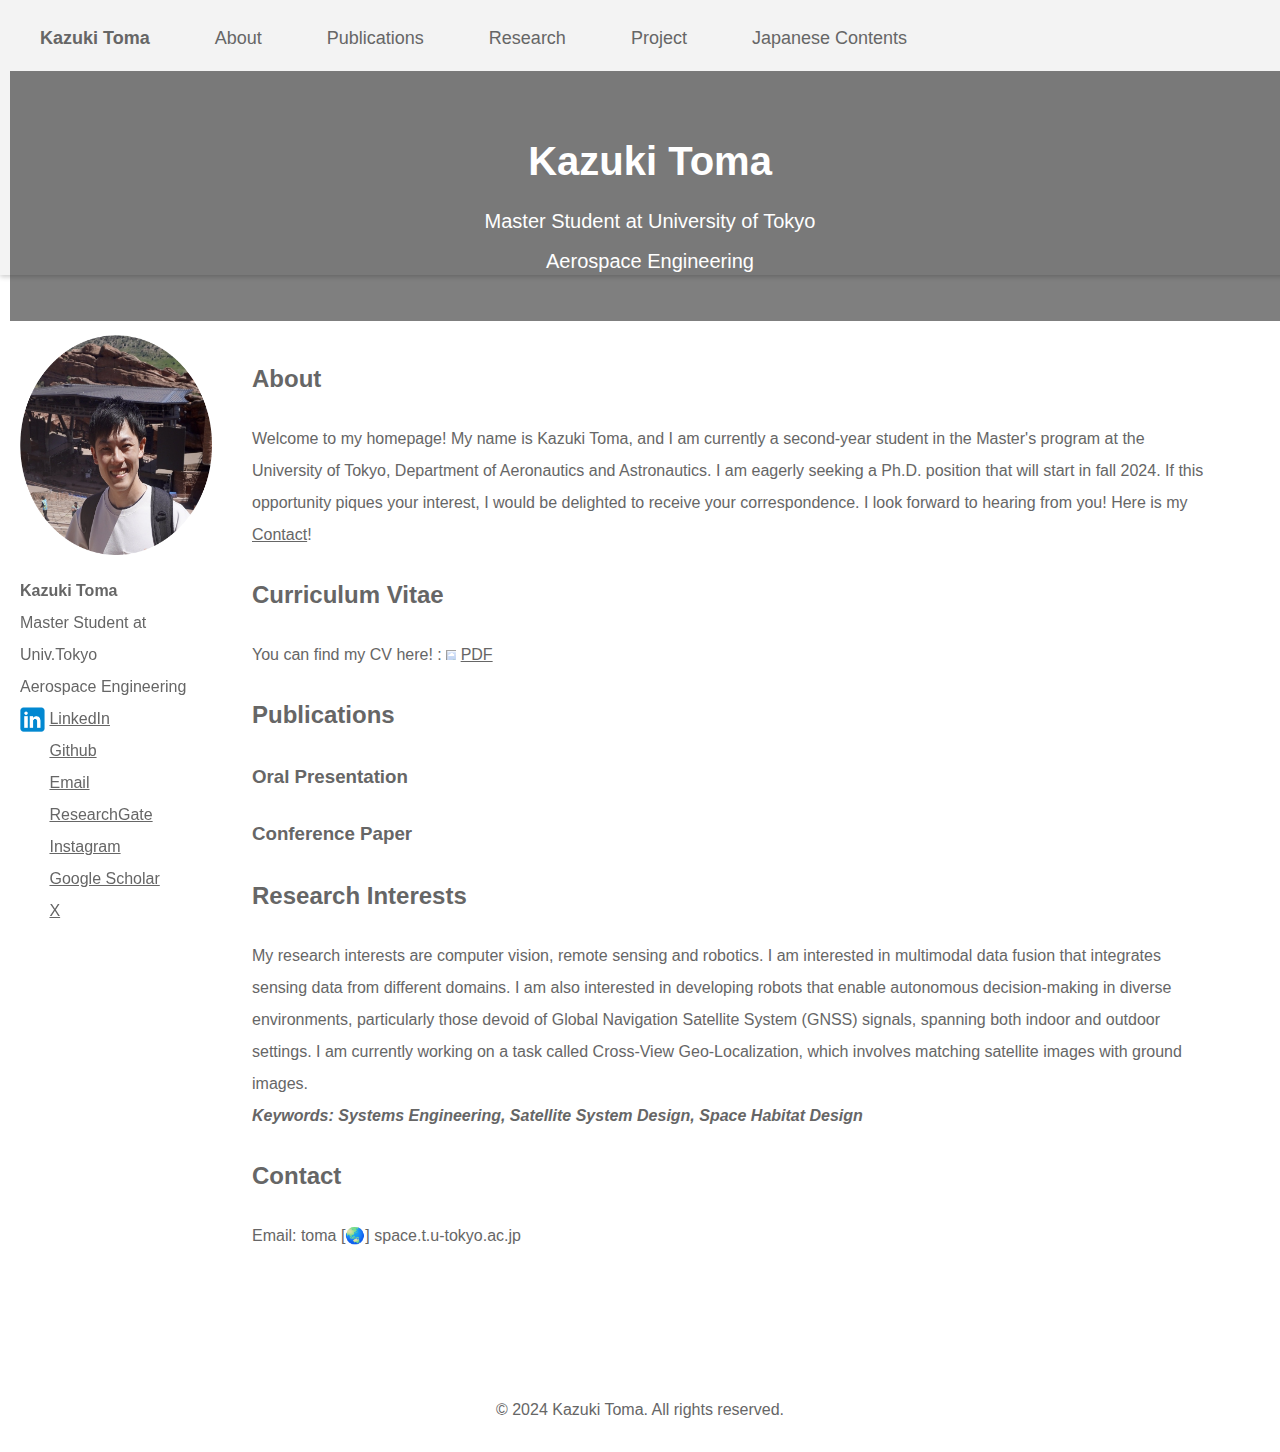
==== commit 3159f3fc: "modify font size" ====
--- a/index.html
+++ b/index.html
@@ -66,7 +66,7 @@
         <div class="sidebar">
             <!-- プロフィールやSNSリンクをここに挿入 -->
             <img src="./images/toma.png" alt="Profile Picture" class="profile-picture">
-            <h1><b>Kazuki TOMA</b></h1>
+            <p><b>Kazuki Toma</b></p>
             <p>Master Student at Univ.Tokyo</p>
             <p>Aerospace Engineering</p>
             <!-- SNSリンク -->
@@ -196,8 +196,7 @@
 
     </div>
     <footer>
-    <small>Copyright&copy; <a href="index.html">SAMPLE SITE</a> All Rights Reserved.</small>
-    <span class="pr">《<a href="https://template-party.com/" target="_blank">Web Design:Template-Party</a>》</span>
+        <p>&copy; 2024 Kazuki Toma. All rights reserved.</p>
     </footer>
 
 </body>
--- a/css/style.css
+++ b/css/style.css
@@ -18,7 +18,8 @@
 	line-height: 2;		/*行間*/
 	background: #fff;	/*背景色*/
 }
-h1,h2,h3,h4,h5,p,ul,ol,li,dl,dt,dd,form,figure,form,select,input,textarea {margin: 0px;padding: 0px;font-size: 100%;font-weight: normal;}
+/* h1,h2,h3,h4,h5,p,*/
+ul,ol,li,dl,dt,dd,form,figure,form,select,input,textarea {margin: 0px;padding: 0px;font-size: 100%;font-weight: normal;}
 ul {list-style-type: none;}
 ol {padding-left: 40px;padding-bottom: 15px;}
 img {border: none;max-width: 100%;height: auto;vertical-align: middle;}
@@ -81,6 +82,8 @@
 	/*text-align: center;*/
 }
 
+.sidebar p {margin: 0px;padding: 0px;font-size: 100%;font-weight: normal;}
+
 .main-content {
     width: 75%;
     margin-left: 0%; /* 左側のサイドバーの幅と同じ */
@@ -89,6 +92,8 @@
     padding: 20px;
     background-color: #fff; /* 背景色 */
 }
+
+
 
 /*追加(画像を暗くして文字を入れる)
 画像編集せずCSSで画像を暗くする方法を現役エンジニアが解説【初心者向け】
@@ -115,11 +120,17 @@
 }
 #title h1{
 	color: rgba(255, 255, 255, 1);
-	font-size: 40px
+	font-size: 40px;
+	margin: 0px;
+	padding: 0px;
+	font-weight: normal;
 }
 #title p{
 	color: rgba(255, 255, 255, 1);
-	font-size: 20px
+	font-size: 20px;
+	margin: 0px;
+	padding: 0px;
+	font-weight: normal;
 }
 
 /*SNS画像
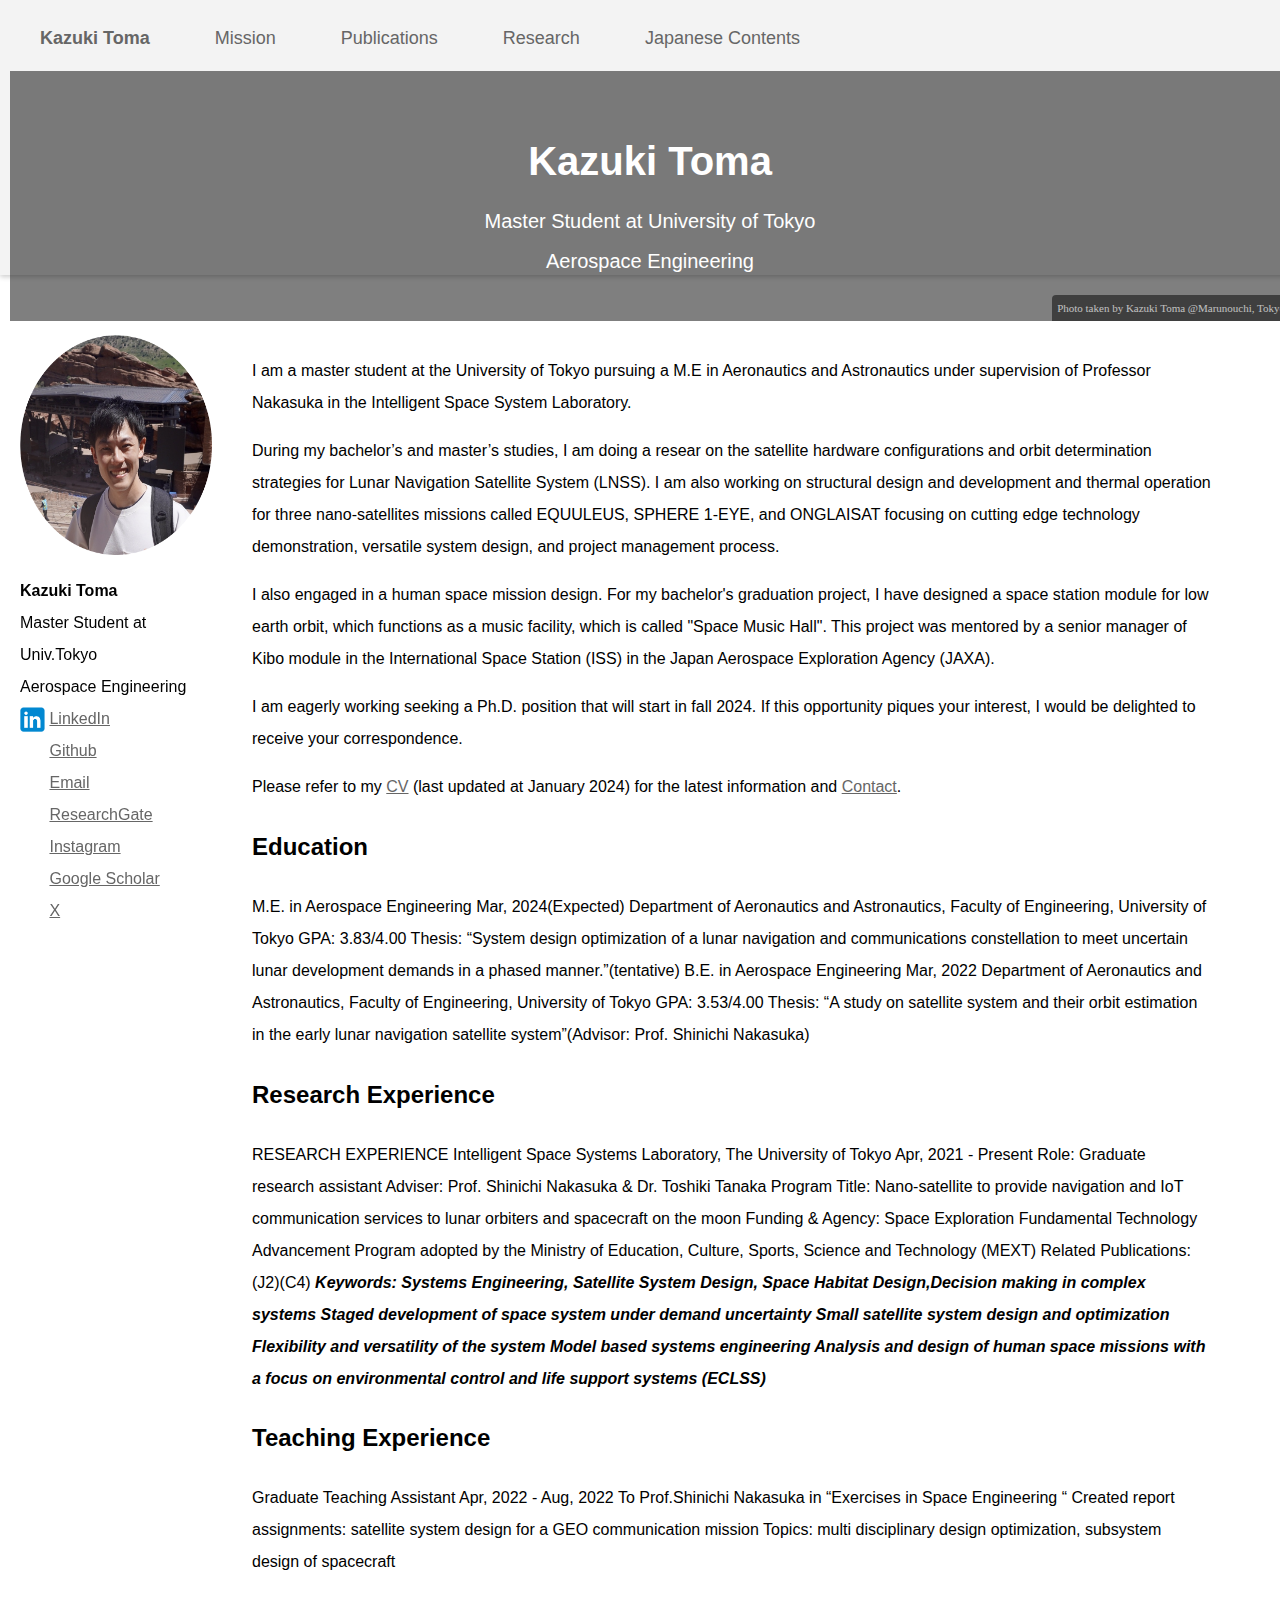
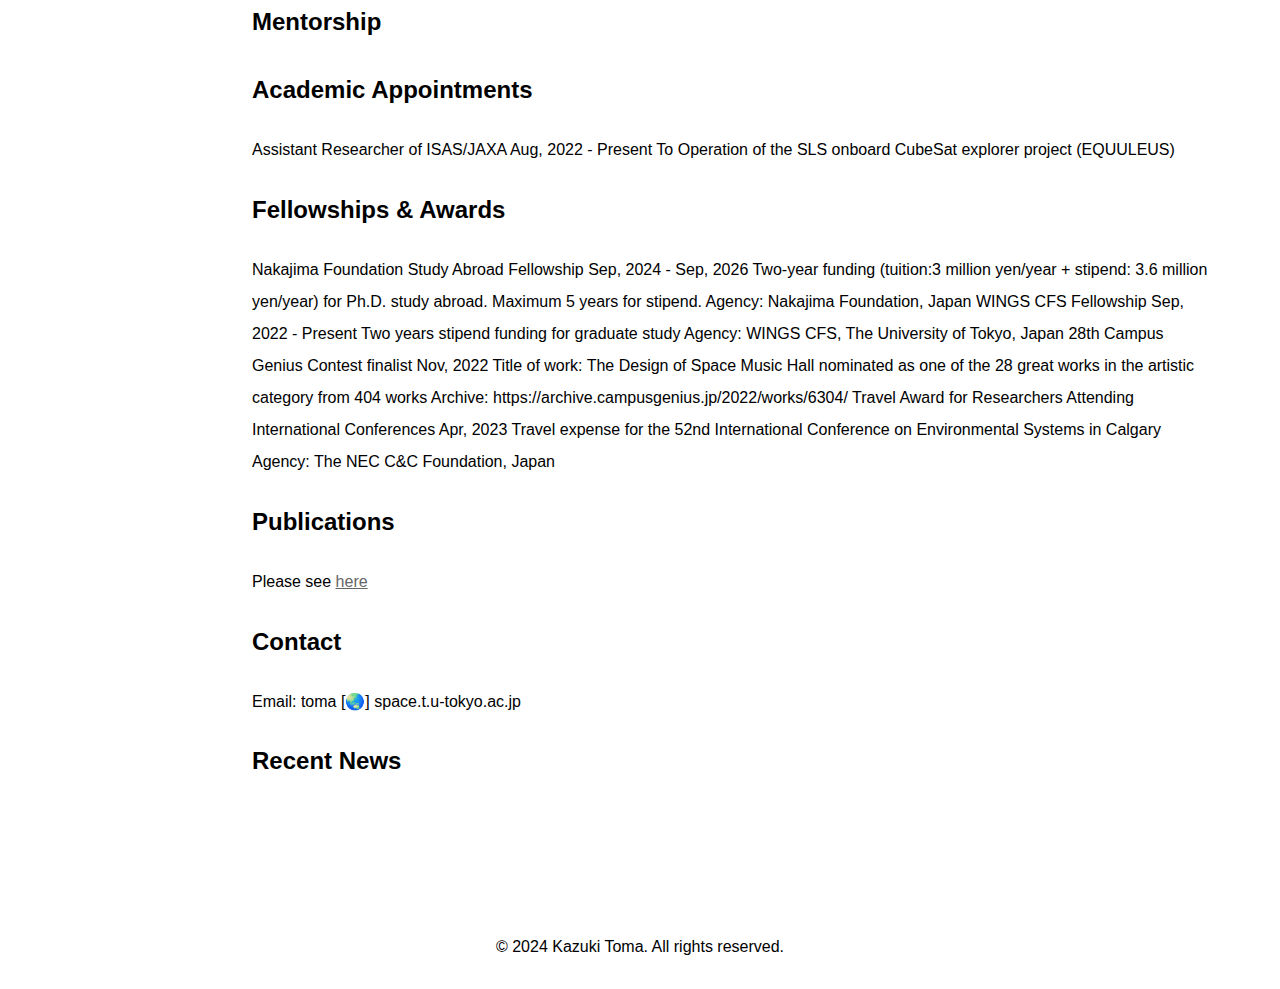
==== commit d9257ceb: "full implementation" ====
--- a/index.html
+++ b/index.html
@@ -40,11 +40,10 @@
         <nav id="menubar">
             <ul>
             <li><a href="index.html"><b>Kazuki Toma</b></a></li>
-            <li><a href="about.html">About</a></li>
-            <li><a href="about.html">Publications</a></li>
-            <li><a href="gallery.html">Research</a></li>
-            <li><a href="link.html">Project</a></li>
-            <li><a href="link.html">Japanese Contents</a></li>
+            <li><a href="mission.html">Mission</a></li>
+            <li><a href="publication.html">Publications</a></li>
+            <li><a href="research.html">Research</a></li>
+            <li><a href="japanese.html">Japanese Contents</a></li>
             </ul>
         </nav>
 
@@ -55,9 +54,11 @@
     <!--https://magazine.techacademy.jp/magazine/34779-->
         <div class="boxbackground">
             <div id="title">
-            <h1><b>Kazuki Toma</b></h1>
-            <p>Master Student at University of Tokyo <br> 
-                Aerospace Engineering</p>
+                <h1><b>Kazuki Toma</b></h1>
+                <p>Master Student at University of Tokyo <br> 
+                    Aerospace Engineering</p>
+            </div><div id="page_caption">
+                Photo taken by Kazuki Toma @Marunouchi, Tokyo 
             </div>
         </div>
     </header>
@@ -101,78 +102,95 @@
         </div>
         <div class="main-content">
             <!-- スクロール可能なコンテンツ -->
-            <section id="about">
-                <h2>About</h2>
-                <p>
-                  Welcome to my homepage! My name is Kazuki Toma, and I am currently a second-year student in the Master's program at the University of Tokyo, Department of Aeronautics and Astronautics. I am eagerly seeking a Ph.D. position that will start in fall 2024. If this opportunity piques your interest, I would be delighted to receive your correspondence. I look forward to hearing from you!
-                  Here is my
-                  <a href="#contact">Contact</a>!
-                </p>
-              </section>
-              <section id="curriculum_vitae">
-                <h2>Curriculum Vitae</h2>
-                You can find my CV here! :
-                <span class="pdf-icons">
-                  <a href="https://drive.google.com/file/d/1sSzMpFmXJdizXnPtMOZEeYq0dkq4J-Ny/view?usp=sharing" target="_blank"><img src="./image/icons8-pdf-96.png" alt="PDF"></a>
-                  <a href="https://drive.google.com/file/d/1sSzMpFmXJdizXnPtMOZEeYq0dkq4J-Ny/view?usp=sharing" target="_blank">PDF</a>
-                </span>
+            <h2 id="about"></h2>
+                <p>
+                    I am a master student at the University of Tokyo pursuing a M.E in Aeronautics and Astronautics under supervision of Professor Nakasuka in the Intelligent Space System Laboratory.
+                </p>
+                <!--<p>
+                    社会の様々な複雑システムの設計におけるロバストな意思決定は日々重要性を増してきています。不確実性のある需要やMulti-Desciplinary Design Problemなどが既存の設計手法。私は将来その規模が急速に加速すると予測されている月面インフラシステムや有人宇宙基地を対象として、段階的設計の枠組みや最適ロバスト意思決定といった観点から研究を行っています。
+                    Robust decision-making in the design of various complex societal systems has been growing in importance these days. Factors such as uncertain demands and Multi-Disciplinary Design Problems have posed challenges to traditional design methods. My research is centered on lunar infrastructure systems and manned space bases, which are predicted to rapidly scale up in the future. I approach this research from the perspectives of phased design frameworks and optimal robust decision-making strategies.
+                </p>-->
+                <p>
+                    During my bachelor’s and master’s studies, I am doing a resear on the satellite hardware configurations and orbit determination strategies for Lunar Navigation Satellite System (LNSS). I am also working on structural design and development and thermal operation for three nano-satellites missions called EQUULEUS, SPHERE 1-EYE, and ONGLAISAT focusing on cutting edge technology demonstration, versatile system design, and project management process. 
+                </p>
+                <p>
+                    I also engaged in a human space mission design. For
+                    my bachelor's graduation project, I have designed a space station module for low earth orbit, which functions as a music facility, which is called "Space Music Hall". This project was mentored by a senior manager of Kibo module in the International Space Station (ISS) in the Japan Aerospace Exploration Agency (JAXA).
+                </p>
+                <p>
+                    I am eagerly working seeking a Ph.D. position that will start in fall 2024. If this opportunity piques your interest, I would be delighted to receive your correspondence. 
+                </p>
+                <p>
+                    Please refer to my <a href="https://drive.google.com/file/d/1sSzMpFmXJdizXnPtMOZEeYq0dkq4J-Ny/view?usp=sharing" target="_blank">CV</a> (last updated at January 2024) for the latest information and <a href="#contact">Contact</a>.
+                </p>
           
-              </section>
-              <section id="publications">
-                  <h2>Publications</h2>
-                  <h3>Oral Presentation</h3>
-                  <ul>
-                    <!--<li><strong><span class="bold-name">Ryota YAGI</span></strong>, Akira IWASAKI, 
-                      <em>"Fault Displacement Estimation From Satellite Imagery"</em>,
-                      International Symposium on Remote Sensing, 2022.
-                      <span class="pdf-icons">
-                          <a href="https://drive.google.com/file/d/1mBeVT2yXlPOhVOeIrh_xInoib01DDjeB/view?usp=sharing" target="_blank"><img src="./image/icons8-pdf-96.png" alt="PDF"></a>
-                          <a href="https://drive.google.com/file/d/1mBeVT2yXlPOhVOeIrh_xInoib01DDjeB/view?usp=sharing" target="_blank">PDF</a>
-                        </span>
-                    </li>-->
-                  </ul>
-                  <h3>Conference Paper</h3>
-                  <!--<ul>
-                      <li><strong><span class="bold-name">Ryota YAGI</span></strong>, Akira IWASAKI, 
-                        <em>"Lightweight CNN For Cross-View Geo-Localization Using Aerial Image"</em>,
-                        IEEE The International Geoscience and Remote Sensing Symposium, 2023.
-                        <span class="pdf-icons">
-                          <a href="https://drive.google.com/file/d/1d2A4NzgcXeUoMb9kE6IVWBzZN-_FGZwU/view?usp=sharing" target="_blank"><img src="./image/icons8-pdf-96.png" alt="PDF"></a>
-                          <a href="https://drive.google.com/file/d/1d2A4NzgcXeUoMb9kE6IVWBzZN-_FGZwU/view?usp=sharing" target="_blank">PDF</a>,
-                          <a href="https://drive.google.com/file/d/1z8gtEG2gEV0I2wOaCx8wDCCWe6KQKsP3/view?usp=sharing" target="_blank"><img src="./image/poster.png" alt="PDF"></a>
-                          <a href="https://drive.google.com/file/d/1z8gtEG2gEV0I2wOaCx8wDCCWe6KQKsP3/view?usp=sharing" target="_blank">POSTER</a>
-                        </span>
-                      </li>
-                  </ul>
-                  
-                  <ul>
-                      <li><strong><span class="bold-name">Ryota YAGI</span></strong>, Akira IWASAKI, 
-                        <em>"Navigating the Metaverse: UAV-Based Cross-View Geo-Localization in Virtual Worlds"</em>,
-                        ACM Multimedia UAVM Workshop, UAVs in Multimedia: Capturing the World from a New Perspective, 2023.
-                        <span class="pdf-icons">
-                          <a href="https://drive.google.com/file/d/1GijV34yzRG1Bh5QJtqeJQTO6pbp7oLxq/view?usp=sharing" target=""><img src="./image/icons8-pdf-96.png" alt="PDF"></a>
-                          <a href="https://drive.google.com/file/d/1GijV34yzRG1Bh5QJtqeJQTO6pbp7oLxq/view?usp=sharing" target="">PDF</a>,
-                          <a href="https://drive.google.com/file/d/1CzpjxPHG4je72JDMSv2g5-IQo6eu5UyU/view?usp=sharing" target="_blank"><img src="./image/poster.png" alt="PDF"></a>
-                          <a href="https://drive.google.com/file/d/1CzpjxPHG4je72JDMSv2g5-IQo6eu5UyU/view?usp=sharing" target="_blank">POSTER</a>
-                        </span>
-                      </li>
-                  </ul>-->
-                </section>
-              <section id="research">
-                <h2>Research Interests</h2>
-                <p>
-                  My research interests are computer vision, remote sensing and robotics. I am interested in multimodal data fusion that integrates sensing data from different domains. I am also interested in developing robots that enable autonomous decision-making in diverse environments, particularly those devoid of Global Navigation Satellite System (GNSS) signals, spanning both indoor and outdoor settings. I am currently working on a task called Cross-View Geo-Localization, which involves matching satellite images with ground images. <br>
-          
-                  <em><strong>Keywords: Systems Engineering, Satellite System Design, Space Habitat Design</strong></em>
-                </p>
-              </section>
-              <section id="contact">
-                <h2>Contact</h2>
-                <p>
-                  Email: toma [🌏] space.t.u-tokyo.ac.jp
-                </p>
-              </section>
-            <!-- その他のコンテンツ -->
+            <h2 id="education">Education</h2>
+            M.E. in Aerospace Engineering		  	                                          Mar, 2024(Expected)
+Department of Aeronautics and Astronautics, Faculty of Engineering, University of Tokyo
+GPA: 3.83/4.00
+Thesis: “System design optimization of a lunar navigation and communications constellation to meet uncertain lunar development demands in a phased manner.”(tentative)
+
+B.E. in Aerospace Engineering				                                                Mar, 2022
+Department of Aeronautics and Astronautics, Faculty of Engineering, University of Tokyo
+GPA: 3.53/4.00
+Thesis: “A study on satellite system and their orbit estimation in the early lunar navigation satellite system”(Advisor: Prof. Shinichi Nakasuka)
+
+            <h2 id="research-expereience"> Research Experience</h2>
+                <p>
+                    RESEARCH EXPERIENCE
+
+                    Intelligent Space Systems Laboratory, The University of Tokyo                      Apr, 2021 - Present
+                    Role: Graduate research assistant
+                    Adviser: Prof. Shinichi Nakasuka & Dr. Toshiki Tanaka                                                                               
+                    Program Title: Nano-satellite to provide navigation and IoT communication services to lunar orbiters and spacecraft on the moon
+                    Funding & Agency: Space Exploration Fundamental Technology Advancement Program adopted by the Ministry of Education, Culture, Sports, Science and Technology (MEXT) 
+                    Related Publications: (J2)(C4)
+                  <em><strong>Keywords: Systems Engineering, Satellite System Design, Space Habitat Design,Decision making in complex systems
+                    Staged development of space system under demand uncertainty
+                    Small satellite system design and optimization
+                    Flexibility and versatility of the system 
+                    Model based systems engineering
+                    Analysis and design of human space missions with a focus on environmental control and life support systems (ECLSS)
+                    </strong></em>
+                </p>
+            <h2 id="teaching-experience">Teaching Experience</h2>
+            Graduate Teaching Assistant   Apr, 2022 - Aug, 2022
+            To Prof.Shinichi Nakasuka in “Exercises in Space Engineering “
+            Created report assignments: satellite system design for a GEO communication mission
+            Topics: multi disciplinary design optimization, subsystem design of spacecraft
+
+            <h2 id="mentorship">Mentorship</h2>
+            <h2 id="academic-appointments">Academic Appointments</h2>
+            Assistant Researcher of ISAS/JAXA                                                                  Aug, 2022 - Present
+To Operation of the SLS onboard CubeSat explorer project (EQUULEUS)
+
+            
+            <h2 id="fellowships--awards">Fellowships &amp; Awards</h2>
+            Nakajima Foundation Study Abroad Fellowship Sep, 2024 - Sep, 2026
+Two-year funding (tuition:3 million yen/year + stipend: 3.6 million yen/year) for Ph.D. study abroad. Maximum 5 years for stipend.
+Agency: Nakajima Foundation, Japan
+
+WINGS CFS Fellowship      Sep, 2022 - Present
+Two years stipend funding for graduate study
+Agency: WINGS CFS, The University of Tokyo, Japan
+
+28th Campus Genius Contest finalist             Nov, 2022
+Title of work: The Design of Space Music Hall 
+nominated as one of the 28 great works in the artistic category from 404 works
+Archive: https://archive.campusgenius.jp/2022/works/6304/
+
+Travel Award for Researchers Attending International Conferences    Apr, 2023
+Travel expense for the 52nd International Conference on Environmental Systems in Calgary
+Agency: The NEC C&C Foundation, Japan
+            <h2 id="publications">Publications</h2>
+                <p>
+                    Please see <a href="publication.html">here</a>
+                </p>
+            <h2 id="contact"> Contact</h2>
+                <p>
+                    Email: toma [🌏] space.t.u-tokyo.ac.jp
+                </p>
+            <h2 id="recent-news">Recent News</h2>
         </div>
 
     <!--
--- a/css/style.css
+++ b/css/style.css
@@ -12,7 +12,7 @@
 	margin: 0px;
 	padding: 0px;
 	-webkit-text-size-adjust: none;
-	color: #666;	/*全体の文字色*/
+	/*color: #666;	/*全体の文字色*/
 	font-family: "ヒラギノ角ゴ Pro W3", "Hiragino Kaku Gothic Pro", "メイリオ", Meiryo, Osaka, "ＭＳ Ｐゴシック", "MS PGothic", sans-serif;	/*フォント種類*/
 	font-size: 16px;	/*文字サイズ*/
 	line-height: 2;		/*行間*/
@@ -93,7 +93,13 @@
     background-color: #fff; /* 背景色 */
 }
 
-
+.full-content {
+	text-align: center;
+    overflow-y: scroll;
+    height: 100%;
+    padding: 20px;
+    background-color: #fff; /* 背景色 */
+}
 
 /*追加(画像を暗くして文字を入れる)
 画像編集せずCSSで画像を暗くする方法を現役エンジニアが解説【初心者向け】
@@ -133,6 +139,21 @@
 	font-weight: normal;
 }
 
+#page_caption {
+    position: absolute;
+    bottom: 0;
+    right: 0;
+    margin: 0 auto;
+    padding: 2px 5px;
+    color: #fff;
+    font-family: Georgia,Times,serif;
+    font-size: .6875em;
+    background: #000;
+    text-align: right;
+    z-index: 5;
+    opacity: 0.5;
+    border-radius: 4px 0 4px 0
+}
 /*SNS画像
 HTML・CSSのおさらい! アイコンとテキストを
 横並びに配置する方法まとめ
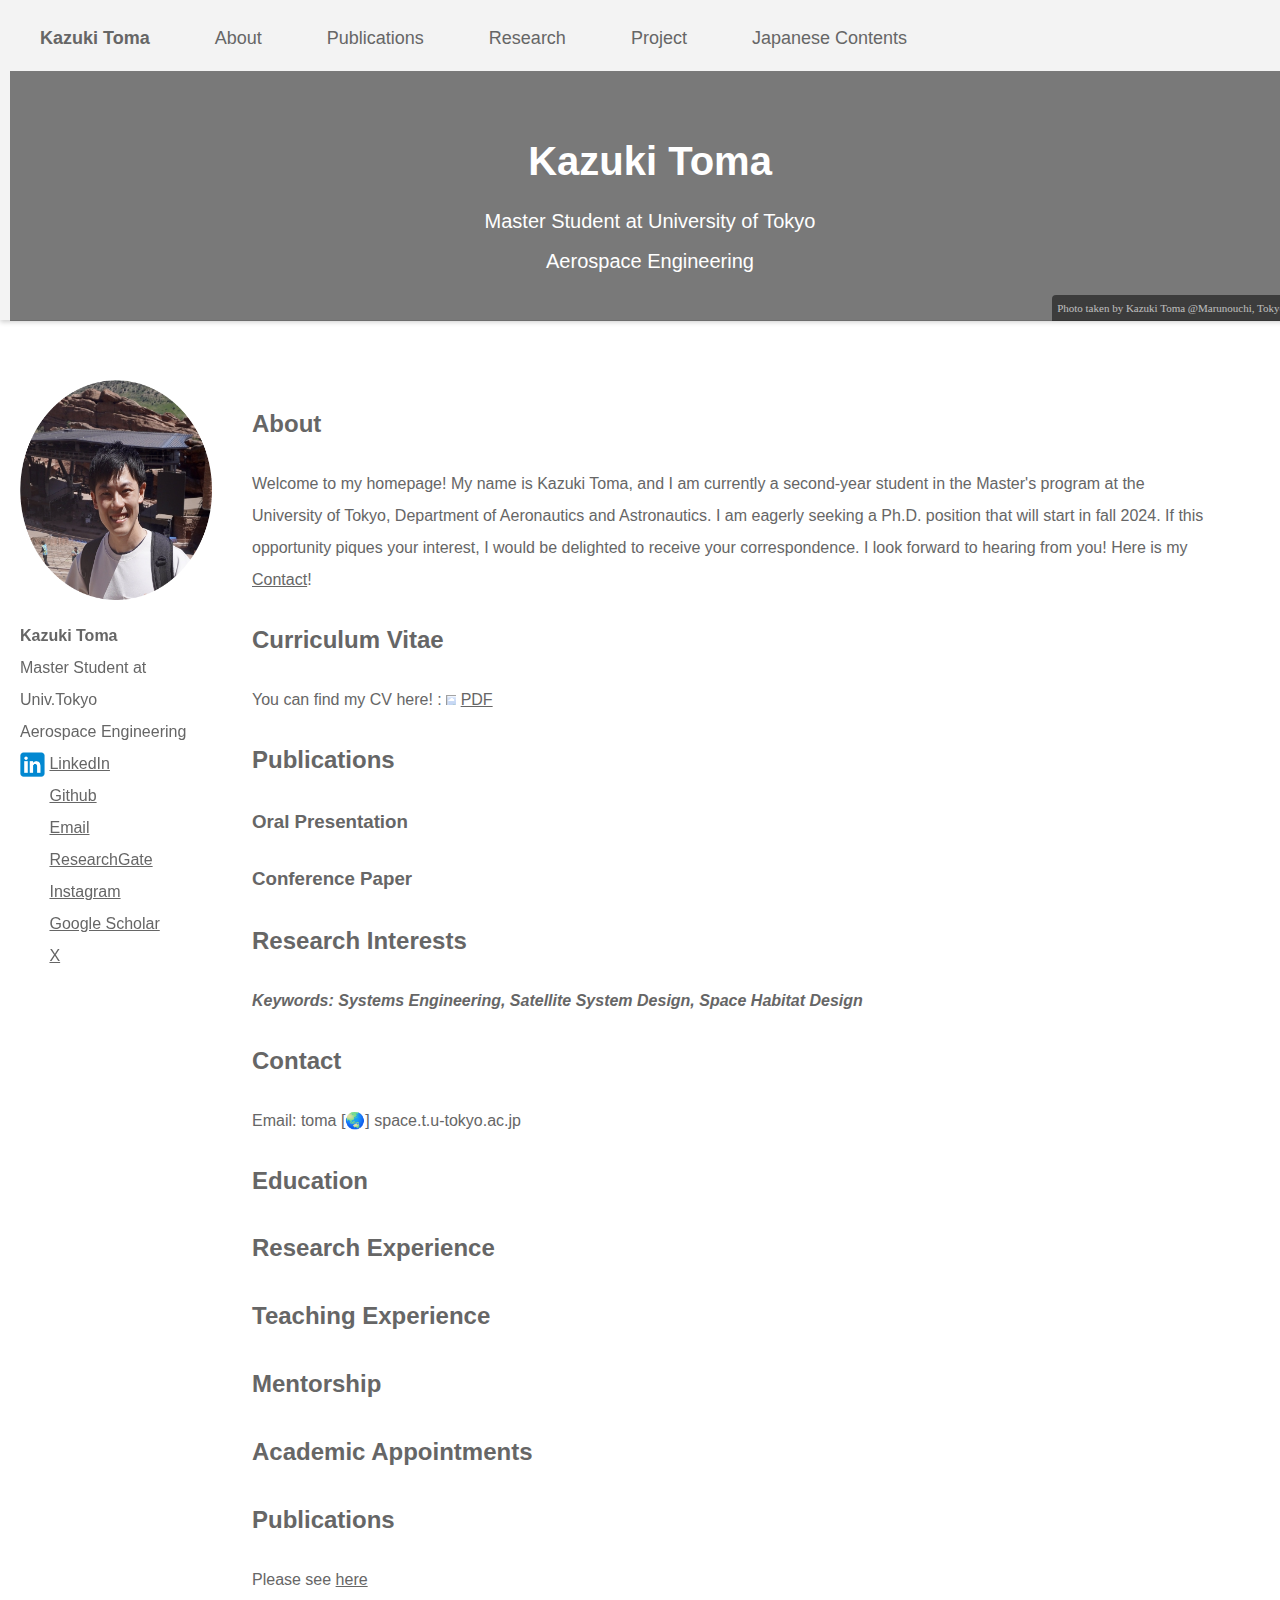
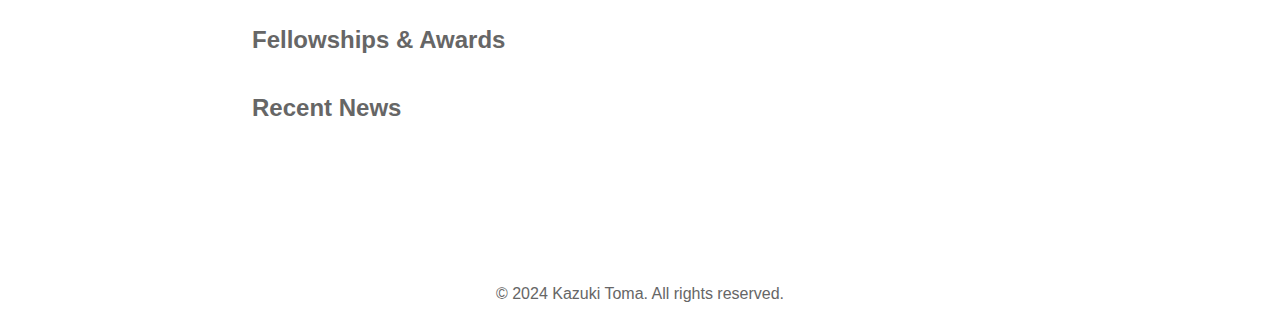
==== commit c314bd49: "modify misalignment" ====
--- a/index.html
+++ b/index.html
@@ -3,7 +3,7 @@
 <head>
 <meta charset="UTF-8">
 <meta http-equiv="X-UA-Compatible" content="IE=edge">
-<title>Kazuki Tom's blog</title>
+<title>Kazuki Tom's website</title>
 <meta name="viewport" content="width=device-width, initial-scale=1">
 <meta name="description" content="Hello, This is Kazuki Toma's website.">
 <meta name="keywords" content="Kazuki Toma, Kazuki, Toma, 藤間一輝, 藤間, 一輝, Space Music Hall">
@@ -40,9 +40,10 @@
         <nav id="menubar">
             <ul>
             <li><a href="index.html"><b>Kazuki Toma</b></a></li>
-            <li><a href="mission.html">Mission</a></li>
+            <li><a href="about.html">About</a></li>
             <li><a href="publication.html">Publications</a></li>
             <li><a href="research.html">Research</a></li>
+            <li><a href="project.html">Project</a></li>
             <li><a href="japanese.html">Japanese Contents</a></li>
             </ul>
         </nav>
@@ -102,94 +103,78 @@
         </div>
         <div class="main-content">
             <!-- スクロール可能なコンテンツ -->
-            <h2 id="about"></h2>
+            <h2 id="about"> About</h2>
                 <p>
-                    I am a master student at the University of Tokyo pursuing a M.E in Aeronautics and Astronautics under supervision of Professor Nakasuka in the Intelligent Space System Laboratory.
+                  Welcome to my homepage! My name is Kazuki Toma, and I am currently a second-year student in the Master's program at the University of Tokyo, Department of Aeronautics and Astronautics. I am eagerly seeking a Ph.D. position that will start in fall 2024. If this opportunity piques your interest, I would be delighted to receive your correspondence. I look forward to hearing from you!
+                  Here is my
+                  <a href="#contact">Contact</a>!
                 </p>
-                <!--<p>
-                    社会の様々な複雑システムの設計におけるロバストな意思決定は日々重要性を増してきています。不確実性のある需要やMulti-Desciplinary Design Problemなどが既存の設計手法。私は将来その規模が急速に加速すると予測されている月面インフラシステムや有人宇宙基地を対象として、段階的設計の枠組みや最適ロバスト意思決定といった観点から研究を行っています。
-                    Robust decision-making in the design of various complex societal systems has been growing in importance these days. Factors such as uncertain demands and Multi-Disciplinary Design Problems have posed challenges to traditional design methods. My research is centered on lunar infrastructure systems and manned space bases, which are predicted to rapidly scale up in the future. I approach this research from the perspectives of phased design frameworks and optimal robust decision-making strategies.
-                </p>-->
+            <h2 id="curriculum_vitae"> Curriculum Vitae</h2>
+                You can find my CV here! :
+                <span class="pdf-icons">
+                  <a href="https://drive.google.com/file/d/1sSzMpFmXJdizXnPtMOZEeYq0dkq4J-Ny/view?usp=sharing" target="_blank"><img src="./image/icons8-pdf-96.png" alt="PDF"></a>
+                  <a href="https://drive.google.com/file/d/1sSzMpFmXJdizXnPtMOZEeYq0dkq4J-Ny/view?usp=sharing" target="_blank">PDF</a>
+                </span>
+          
+            <h2 id="publications"> Publications</h2>
+                  <h3>Oral Presentation</h3>
+                  <ul>
+                    <!--<li><strong><span class="bold-name">Ryota YAGI</span></strong>, Akira IWASAKI, 
+                      <em>"Fault Displacement Estimation From Satellite Imagery"</em>,
+                      International Symposium on Remote Sensing, 2022.
+                      <span class="pdf-icons">
+                          <a href="https://drive.google.com/file/d/1mBeVT2yXlPOhVOeIrh_xInoib01DDjeB/view?usp=sharing" target="_blank"><img src="./image/icons8-pdf-96.png" alt="PDF"></a>
+                          <a href="https://drive.google.com/file/d/1mBeVT2yXlPOhVOeIrh_xInoib01DDjeB/view?usp=sharing" target="_blank">PDF</a>
+                        </span>
+                    </li>-->
+                  </ul>
+                  <h3>Conference Paper</h3>
+                  <!--<ul>
+                      <li><strong><span class="bold-name">Ryota YAGI</span></strong>, Akira IWASAKI, 
+                        <em>"Lightweight CNN For Cross-View Geo-Localization Using Aerial Image"</em>,
+                        IEEE The International Geoscience and Remote Sensing Symposium, 2023.
+                        <span class="pdf-icons">
+                          <a href="https://drive.google.com/file/d/1d2A4NzgcXeUoMb9kE6IVWBzZN-_FGZwU/view?usp=sharing" target="_blank"><img src="./image/icons8-pdf-96.png" alt="PDF"></a>
+                          <a href="https://drive.google.com/file/d/1d2A4NzgcXeUoMb9kE6IVWBzZN-_FGZwU/view?usp=sharing" target="_blank">PDF</a>,
+                          <a href="https://drive.google.com/file/d/1z8gtEG2gEV0I2wOaCx8wDCCWe6KQKsP3/view?usp=sharing" target="_blank"><img src="./image/poster.png" alt="PDF"></a>
+                          <a href="https://drive.google.com/file/d/1z8gtEG2gEV0I2wOaCx8wDCCWe6KQKsP3/view?usp=sharing" target="_blank">POSTER</a>
+                        </span>
+                      </li>
+                  </ul>
+                  
+                  <ul>
+                      <li><strong><span class="bold-name">Ryota YAGI</span></strong>, Akira IWASAKI, 
+                        <em>"Navigating the Metaverse: UAV-Based Cross-View Geo-Localization in Virtual Worlds"</em>,
+                        ACM Multimedia UAVM Workshop, UAVs in Multimedia: Capturing the World from a New Perspective, 2023.
+                        <span class="pdf-icons">
+                          <a href="https://drive.google.com/file/d/1GijV34yzRG1Bh5QJtqeJQTO6pbp7oLxq/view?usp=sharing" target=""><img src="./image/icons8-pdf-96.png" alt="PDF"></a>
+                          <a href="https://drive.google.com/file/d/1GijV34yzRG1Bh5QJtqeJQTO6pbp7oLxq/view?usp=sharing" target="">PDF</a>,
+                          <a href="https://drive.google.com/file/d/1CzpjxPHG4je72JDMSv2g5-IQo6eu5UyU/view?usp=sharing" target="_blank"><img src="./image/poster.png" alt="PDF"></a>
+                          <a href="https://drive.google.com/file/d/1CzpjxPHG4je72JDMSv2g5-IQo6eu5UyU/view?usp=sharing" target="_blank">POSTER</a>
+                        </span>
+                      </li>
+                  </ul>-->
+                </section>
+            <h2 id="research"> Research Interests</h2>
                 <p>
-                    During my bachelor’s and master’s studies, I am doing a resear on the satellite hardware configurations and orbit determination strategies for Lunar Navigation Satellite System (LNSS). I am also working on structural design and development and thermal operation for three nano-satellites missions called EQUULEUS, SPHERE 1-EYE, and ONGLAISAT focusing on cutting edge technology demonstration, versatile system design, and project management process. 
-                </p>
-                <p>
-                    I also engaged in a human space mission design. For
-                    my bachelor's graduation project, I have designed a space station module for low earth orbit, which functions as a music facility, which is called "Space Music Hall". This project was mentored by a senior manager of Kibo module in the International Space Station (ISS) in the Japan Aerospace Exploration Agency (JAXA).
-                </p>
-                <p>
-                    I am eagerly working seeking a Ph.D. position that will start in fall 2024. If this opportunity piques your interest, I would be delighted to receive your correspondence. 
-                </p>
-                <p>
-                    Please refer to my <a href="https://drive.google.com/file/d/1sSzMpFmXJdizXnPtMOZEeYq0dkq4J-Ny/view?usp=sharing" target="_blank">CV</a> (last updated at January 2024) for the latest information and <a href="#contact">Contact</a>.
-                </p>
-          
-            <h2 id="education">Education</h2>
-            M.E. in Aerospace Engineering		  	                                          Mar, 2024(Expected)
-Department of Aeronautics and Astronautics, Faculty of Engineering, University of Tokyo
-GPA: 3.83/4.00
-Thesis: “System design optimization of a lunar navigation and communications constellation to meet uncertain lunar development demands in a phased manner.”(tentative)
-
-B.E. in Aerospace Engineering				                                                Mar, 2022
-Department of Aeronautics and Astronautics, Faculty of Engineering, University of Tokyo
-GPA: 3.53/4.00
-Thesis: “A study on satellite system and their orbit estimation in the early lunar navigation satellite system”(Advisor: Prof. Shinichi Nakasuka)
-
-            <h2 id="research-expereience"> Research Experience</h2>
-                <p>
-                    RESEARCH EXPERIENCE
-
-                    Intelligent Space Systems Laboratory, The University of Tokyo                      Apr, 2021 - Present
-                    Role: Graduate research assistant
-                    Adviser: Prof. Shinichi Nakasuka & Dr. Toshiki Tanaka                                                                               
-                    Program Title: Nano-satellite to provide navigation and IoT communication services to lunar orbiters and spacecraft on the moon
-                    Funding & Agency: Space Exploration Fundamental Technology Advancement Program adopted by the Ministry of Education, Culture, Sports, Science and Technology (MEXT) 
-                    Related Publications: (J2)(C4)
-                  <em><strong>Keywords: Systems Engineering, Satellite System Design, Space Habitat Design,Decision making in complex systems
-                    Staged development of space system under demand uncertainty
-                    Small satellite system design and optimization
-                    Flexibility and versatility of the system 
-                    Model based systems engineering
-                    Analysis and design of human space missions with a focus on environmental control and life support systems (ECLSS)
-                    </strong></em>
-                </p>
-            <h2 id="teaching-experience">Teaching Experience</h2>
-            Graduate Teaching Assistant   Apr, 2022 - Aug, 2022
-            To Prof.Shinichi Nakasuka in “Exercises in Space Engineering “
-            Created report assignments: satellite system design for a GEO communication mission
-            Topics: multi disciplinary design optimization, subsystem design of spacecraft
-
-            <h2 id="mentorship">Mentorship</h2>
-            <h2 id="academic-appointments">Academic Appointments</h2>
-            Assistant Researcher of ISAS/JAXA                                                                  Aug, 2022 - Present
-To Operation of the SLS onboard CubeSat explorer project (EQUULEUS)
-
-            
-            <h2 id="fellowships--awards">Fellowships &amp; Awards</h2>
-            Nakajima Foundation Study Abroad Fellowship Sep, 2024 - Sep, 2026
-Two-year funding (tuition:3 million yen/year + stipend: 3.6 million yen/year) for Ph.D. study abroad. Maximum 5 years for stipend.
-Agency: Nakajima Foundation, Japan
-
-WINGS CFS Fellowship      Sep, 2022 - Present
-Two years stipend funding for graduate study
-Agency: WINGS CFS, The University of Tokyo, Japan
-
-28th Campus Genius Contest finalist             Nov, 2022
-Title of work: The Design of Space Music Hall 
-nominated as one of the 28 great works in the artistic category from 404 works
-Archive: https://archive.campusgenius.jp/2022/works/6304/
-
-Travel Award for Researchers Attending International Conferences    Apr, 2023
-Travel expense for the 52nd International Conference on Environmental Systems in Calgary
-Agency: The NEC C&C Foundation, Japan
-            <h2 id="publications">Publications</h2>
-                <p>
-                    Please see <a href="publication.html">here</a>
+                 <!-- My research interests are computer vision, remote sensing and robotics. I am interested in multimodal data fusion that integrates sensing data from different domains. I am also interested in developing robots that enable autonomous decision-making in diverse environments, particularly those devoid of Global Navigation Satellite System (GNSS) signals, spanning both indoor and outdoor settings. I am currently working on a task called Cross-View Geo-Localization, which involves matching satellite images with ground images. <br>
+                -->
+                  <em><strong>Keywords: Systems Engineering, Satellite System Design, Space Habitat Design</strong></em>
                 </p>
             <h2 id="contact"> Contact</h2>
                 <p>
-                    Email: toma [🌏] space.t.u-tokyo.ac.jp
+                  Email: toma [🌏] space.t.u-tokyo.ac.jp
                 </p>
+            <h2 id="education">Education</h2>
+            <h2 id="research-experience">Research Experience</h2>
+            <h2 id="teaching-experience">Teaching Experience</h2>
+            <h2 id="mentorship">Mentorship</h2>
+            <h2 id="academic-appointments">Academic Appointments</h2>
+            <h2 id="publications">Publications</h2>
+            <p>
+                Please see <a href="publication.html">here</a>
+            </p>
+            <h2 id="fellowships--awards">Fellowships &amp; Awards</h2>
             <h2 id="recent-news">Recent News</h2>
         </div>
 
--- a/css/style.css
+++ b/css/style.css
@@ -12,7 +12,7 @@
 	margin: 0px;
 	padding: 0px;
 	-webkit-text-size-adjust: none;
-	/*color: #666;	/*全体の文字色*/
+	color: #666;	/*全体の文字色*/
 	font-family: "ヒラギノ角ゴ Pro W3", "Hiragino Kaku Gothic Pro", "メイリオ", Meiryo, Osaka, "ＭＳ Ｐゴシック", "MS PGothic", sans-serif;	/*フォント種類*/
 	font-size: 16px;	/*文字サイズ*/
 	line-height: 2;		/*行間*/
@@ -49,7 +49,7 @@
     background-color: #f3f3f3;
     padding: 10px; /* ヘッダーの高さに影響します */
     box-shadow: 0 2px 5px rgba(0,0,0,0.2);
-    height: 255px; /* ヘッダーの高さ */
+    height: 300px; /* ヘッダーの高さ */
 }
 /*ロゴ画像設定*/
 #logo img {
@@ -93,13 +93,7 @@
     background-color: #fff; /* 背景色 */
 }
 
-.full-content {
-	text-align: center;
-    overflow-y: scroll;
-    height: 100%;
-    padding: 20px;
-    background-color: #fff; /* 背景色 */
-}
+
 
 /*追加(画像を暗くして文字を入れる)
 画像編集せずCSSで画像を暗くする方法を現役エンジニアが解説【初心者向け】
@@ -109,7 +103,7 @@
 	position: relative;
 	/*width: 1400px;*/
 	height: 250px;
-	background: url("../images/tokyo.jpeg");
+	background: url("../images/bg_tokyo.jpeg");
     background-position: center;
 	background-size: cover;
 	margin-bottom: 10px;	/*下に空けるスペース*/
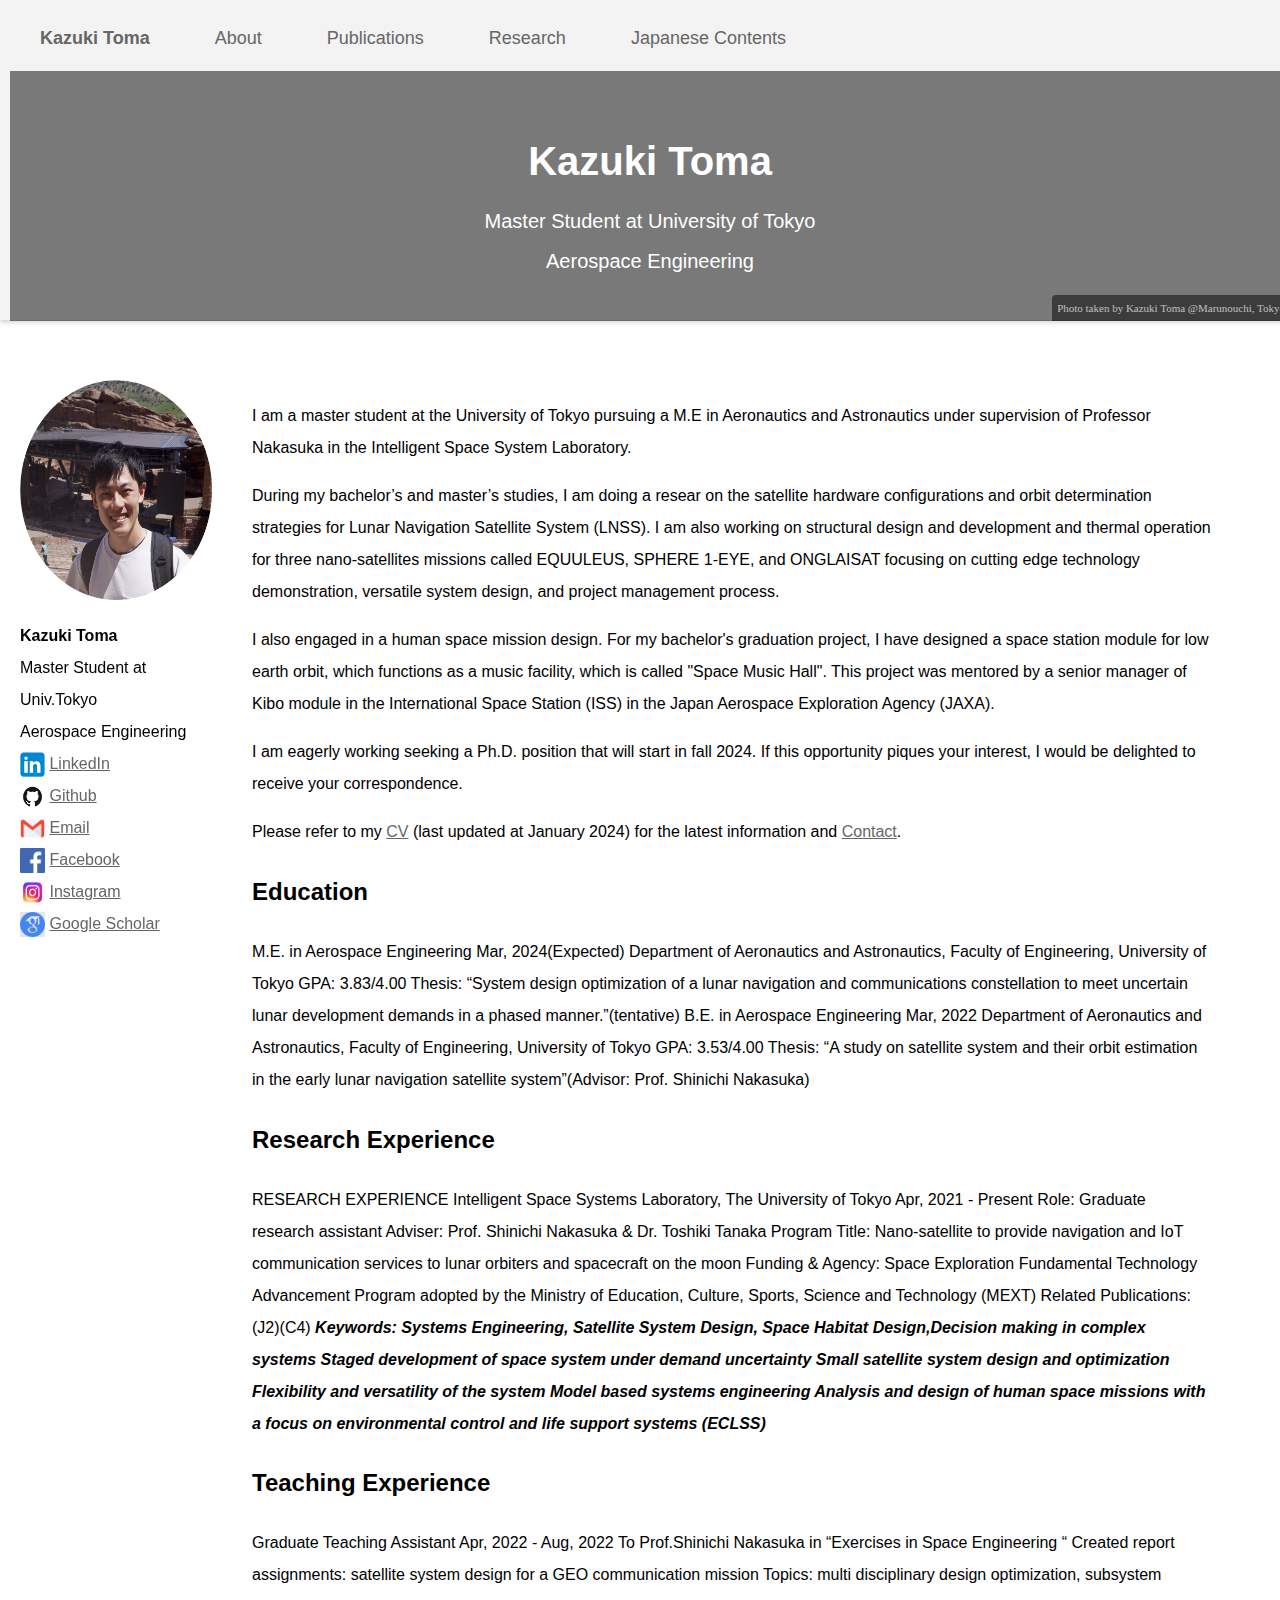
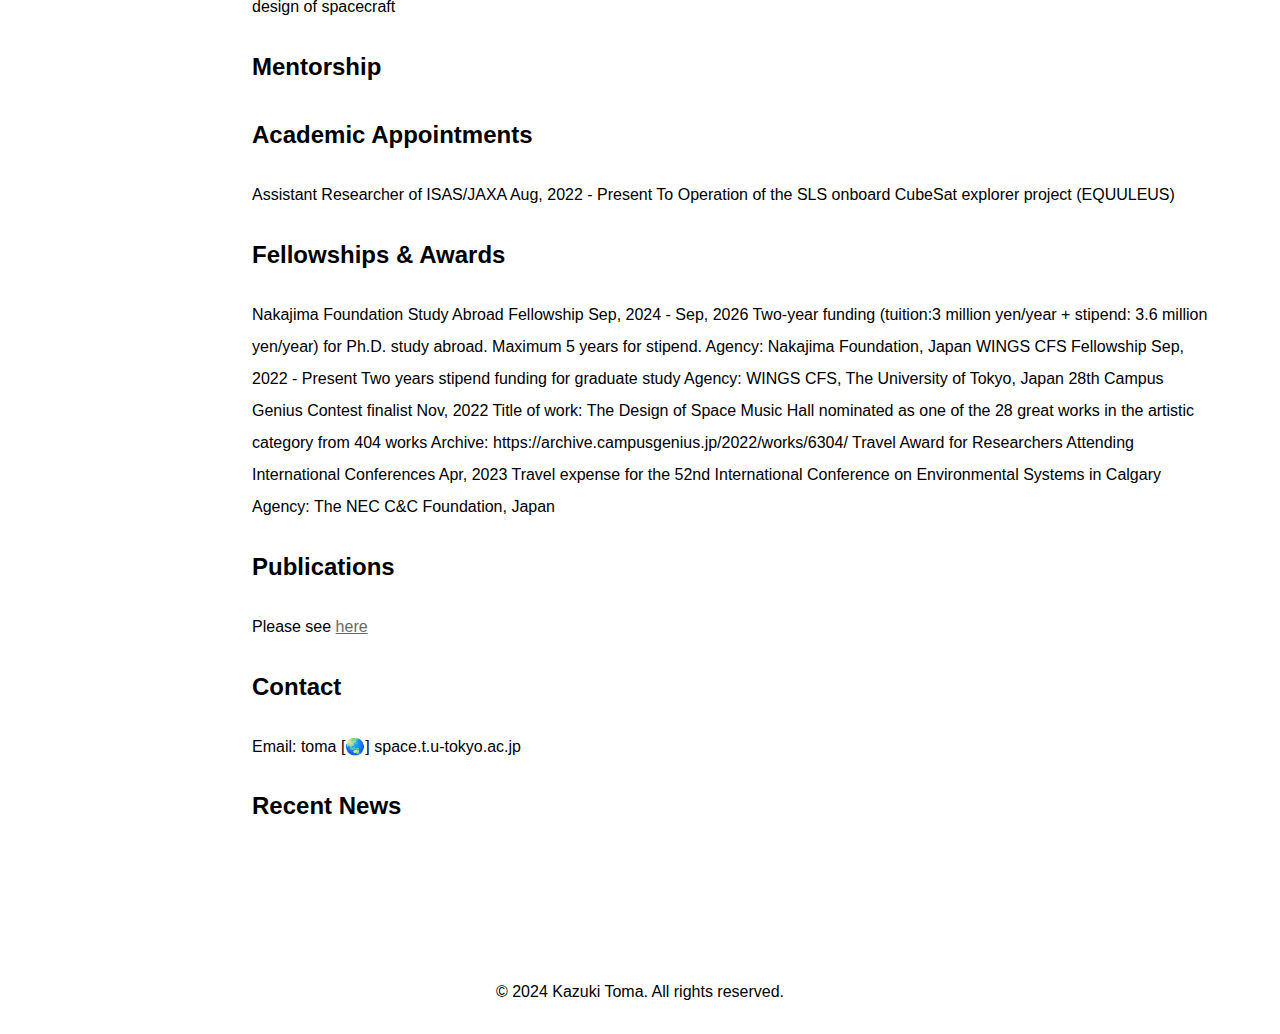
==== commit 0f1da880: "modify icon" ====
--- a/index.html
+++ b/index.html
@@ -43,7 +43,6 @@
             <li><a href="about.html">About</a></li>
             <li><a href="publication.html">Publications</a></li>
             <li><a href="research.html">Research</a></li>
-            <li><a href="project.html">Project</a></li>
             <li><a href="japanese.html">Japanese Contents</a></li>
             </ul>
         </nav>
@@ -81,100 +80,116 @@
                 <a href="https://github.com/toma-kazuki">Github</a>
             </div>
             <div class="social-icons">
-                <a href="https://github.com/toma-kazuki" target="_blank"><img src="./images/icon_github.png" alt="GitHub"></a>
+                <a href="https://github.com/toma-kazuki" target="_blank"><img src="./images/icon_gmail.png" alt="Gmail"></a>
                 <a href="https://github.com/toma-kazuki">Email</a>
             </div>
             <div class="social-icons">
-                <a href="https://github.com/toma-kazuki" target="_blank"><img src="./images/icon_github.png" alt="GitHub"></a>
-                <a href="https://github.com/toma-kazuki">ResearchGate</a>
-            </div>
-            <div class="social-icons">
-                <a href="https://github.com/toma-kazuki" target="_blank"><img src="./images/icon_github.png" alt="GitHub"></a>
-                <a href="https://github.com/toma-kazuki">Instagram</a>
-            </div>
-            <div class="social-icons">
-                <a href="https://github.com/toma-kazuki" target="_blank"><img src="./images/icon_github.png" alt="GitHub"></a>
+                <a href="https://www.facebook.com/profile.php?id=100006443952588" target="_blank"><img src="./images/icon_facebook.png" alt="Facebook"></a>
+                <a href="https://www.facebook.com/profile.php?id=100006443952588">Facebook</a>
+            </div>
+            <div class="social-icons">
+                <a href="https://www.instagram.com/tu_ma.guitar/" target="_blank"><img src="./images/icon_instagram.jpeg" alt="Instagram"></a>
+                <a href="https://www.instagram.com/tu_ma.guitar/">Instagram</a>
+            </div>
+            <div class="social-icons">
+                <a href="https://github.com/toma-kazuki" target="_blank"><img src="./images/icon_gscholar.png" alt="Google Scholar"></a>
                 <a href="https://github.com/toma-kazuki">Google Scholar</a>
             </div>
-            <div class="social-icons">
-                <a href="https://github.com/toma-kazuki" target="_blank"><img src="./images/icon_github.png" alt="GitHub"></a>
-                <a href="https://github.com/toma-kazuki">X</a>
-            </div>
+            <!--<div class="social-icons">
+                <a href="https://twitter.com/TomaKazuki" target="_blank"><img src="./images/icon_x.png" alt="X"></a>
+                <a href="https://twitter.com/TomaKazuki">X</a>
+            </div>-->
         </div>
         <div class="main-content">
             <!-- スクロール可能なコンテンツ -->
-            <h2 id="about"> About</h2>
-                <p>
-                  Welcome to my homepage! My name is Kazuki Toma, and I am currently a second-year student in the Master's program at the University of Tokyo, Department of Aeronautics and Astronautics. I am eagerly seeking a Ph.D. position that will start in fall 2024. If this opportunity piques your interest, I would be delighted to receive your correspondence. I look forward to hearing from you!
-                  Here is my
-                  <a href="#contact">Contact</a>!
-                </p>
-            <h2 id="curriculum_vitae"> Curriculum Vitae</h2>
-                You can find my CV here! :
-                <span class="pdf-icons">
-                  <a href="https://drive.google.com/file/d/1sSzMpFmXJdizXnPtMOZEeYq0dkq4J-Ny/view?usp=sharing" target="_blank"><img src="./image/icons8-pdf-96.png" alt="PDF"></a>
-                  <a href="https://drive.google.com/file/d/1sSzMpFmXJdizXnPtMOZEeYq0dkq4J-Ny/view?usp=sharing" target="_blank">PDF</a>
-                </span>
+            <h2 id="about"></h2>
+                <p>
+                    I am a master student at the University of Tokyo pursuing a M.E in Aeronautics and Astronautics under supervision of Professor Nakasuka in the Intelligent Space System Laboratory.
+                </p>
+                <!--<p>
+                    社会の様々な複雑システムの設計におけるロバストな意思決定は日々重要性を増してきています。不確実性のある需要やMulti-Desciplinary Design Problemなどが既存の設計手法。私は将来その規模が急速に加速すると予測されている月面インフラシステムや有人宇宙基地を対象として、段階的設計の枠組みや最適ロバスト意思決定といった観点から研究を行っています。
+                    Robust decision-making in the design of various complex societal systems has been growing in importance these days. Factors such as uncertain demands and Multi-Disciplinary Design Problems have posed challenges to traditional design methods. My research is centered on lunar infrastructure systems and manned space bases, which are predicted to rapidly scale up in the future. I approach this research from the perspectives of phased design frameworks and optimal robust decision-making strategies.
+                </p>-->
+                <p>
+                    During my bachelor’s and master’s studies, I am doing a resear on the satellite hardware configurations and orbit determination strategies for Lunar Navigation Satellite System (LNSS). I am also working on structural design and development and thermal operation for three nano-satellites missions called EQUULEUS, SPHERE 1-EYE, and ONGLAISAT focusing on cutting edge technology demonstration, versatile system design, and project management process. 
+                </p>
+                <p>
+                    I also engaged in a human space mission design. For
+                    my bachelor's graduation project, I have designed a space station module for low earth orbit, which functions as a music facility, which is called "Space Music Hall". This project was mentored by a senior manager of Kibo module in the International Space Station (ISS) in the Japan Aerospace Exploration Agency (JAXA).
+                </p>
+                <p>
+                    I am eagerly working seeking a Ph.D. position that will start in fall 2024. If this opportunity piques your interest, I would be delighted to receive your correspondence. 
+                </p>
+                <p>
+                    Please refer to my <a href="https://drive.google.com/file/d/1sSzMpFmXJdizXnPtMOZEeYq0dkq4J-Ny/view?usp=sharing" target="_blank">CV</a> (last updated at January 2024) for the latest information and <a href="#contact">Contact</a>.
+                </p>
           
-            <h2 id="publications"> Publications</h2>
-                  <h3>Oral Presentation</h3>
-                  <ul>
-                    <!--<li><strong><span class="bold-name">Ryota YAGI</span></strong>, Akira IWASAKI, 
-                      <em>"Fault Displacement Estimation From Satellite Imagery"</em>,
-                      International Symposium on Remote Sensing, 2022.
-                      <span class="pdf-icons">
-                          <a href="https://drive.google.com/file/d/1mBeVT2yXlPOhVOeIrh_xInoib01DDjeB/view?usp=sharing" target="_blank"><img src="./image/icons8-pdf-96.png" alt="PDF"></a>
-                          <a href="https://drive.google.com/file/d/1mBeVT2yXlPOhVOeIrh_xInoib01DDjeB/view?usp=sharing" target="_blank">PDF</a>
-                        </span>
-                    </li>-->
-                  </ul>
-                  <h3>Conference Paper</h3>
-                  <!--<ul>
-                      <li><strong><span class="bold-name">Ryota YAGI</span></strong>, Akira IWASAKI, 
-                        <em>"Lightweight CNN For Cross-View Geo-Localization Using Aerial Image"</em>,
-                        IEEE The International Geoscience and Remote Sensing Symposium, 2023.
-                        <span class="pdf-icons">
-                          <a href="https://drive.google.com/file/d/1d2A4NzgcXeUoMb9kE6IVWBzZN-_FGZwU/view?usp=sharing" target="_blank"><img src="./image/icons8-pdf-96.png" alt="PDF"></a>
-                          <a href="https://drive.google.com/file/d/1d2A4NzgcXeUoMb9kE6IVWBzZN-_FGZwU/view?usp=sharing" target="_blank">PDF</a>,
-                          <a href="https://drive.google.com/file/d/1z8gtEG2gEV0I2wOaCx8wDCCWe6KQKsP3/view?usp=sharing" target="_blank"><img src="./image/poster.png" alt="PDF"></a>
-                          <a href="https://drive.google.com/file/d/1z8gtEG2gEV0I2wOaCx8wDCCWe6KQKsP3/view?usp=sharing" target="_blank">POSTER</a>
-                        </span>
-                      </li>
-                  </ul>
-                  
-                  <ul>
-                      <li><strong><span class="bold-name">Ryota YAGI</span></strong>, Akira IWASAKI, 
-                        <em>"Navigating the Metaverse: UAV-Based Cross-View Geo-Localization in Virtual Worlds"</em>,
-                        ACM Multimedia UAVM Workshop, UAVs in Multimedia: Capturing the World from a New Perspective, 2023.
-                        <span class="pdf-icons">
-                          <a href="https://drive.google.com/file/d/1GijV34yzRG1Bh5QJtqeJQTO6pbp7oLxq/view?usp=sharing" target=""><img src="./image/icons8-pdf-96.png" alt="PDF"></a>
-                          <a href="https://drive.google.com/file/d/1GijV34yzRG1Bh5QJtqeJQTO6pbp7oLxq/view?usp=sharing" target="">PDF</a>,
-                          <a href="https://drive.google.com/file/d/1CzpjxPHG4je72JDMSv2g5-IQo6eu5UyU/view?usp=sharing" target="_blank"><img src="./image/poster.png" alt="PDF"></a>
-                          <a href="https://drive.google.com/file/d/1CzpjxPHG4je72JDMSv2g5-IQo6eu5UyU/view?usp=sharing" target="_blank">POSTER</a>
-                        </span>
-                      </li>
-                  </ul>-->
-                </section>
-            <h2 id="research"> Research Interests</h2>
-                <p>
-                 <!-- My research interests are computer vision, remote sensing and robotics. I am interested in multimodal data fusion that integrates sensing data from different domains. I am also interested in developing robots that enable autonomous decision-making in diverse environments, particularly those devoid of Global Navigation Satellite System (GNSS) signals, spanning both indoor and outdoor settings. I am currently working on a task called Cross-View Geo-Localization, which involves matching satellite images with ground images. <br>
-                -->
-                  <em><strong>Keywords: Systems Engineering, Satellite System Design, Space Habitat Design</strong></em>
-                </p>
-            <h2 id="contact"> Contact</h2>
-                <p>
-                  Email: toma [🌏] space.t.u-tokyo.ac.jp
-                </p>
             <h2 id="education">Education</h2>
-            <h2 id="research-experience">Research Experience</h2>
+            M.E. in Aerospace Engineering		  	                                          Mar, 2024(Expected)
+Department of Aeronautics and Astronautics, Faculty of Engineering, University of Tokyo
+GPA: 3.83/4.00
+Thesis: “System design optimization of a lunar navigation and communications constellation to meet uncertain lunar development demands in a phased manner.”(tentative)
+
+B.E. in Aerospace Engineering				                                                Mar, 2022
+Department of Aeronautics and Astronautics, Faculty of Engineering, University of Tokyo
+GPA: 3.53/4.00
+Thesis: “A study on satellite system and their orbit estimation in the early lunar navigation satellite system”(Advisor: Prof. Shinichi Nakasuka)
+
+            <h2 id="research-expereience"> Research Experience</h2>
+                <p>
+                    RESEARCH EXPERIENCE
+
+                    Intelligent Space Systems Laboratory, The University of Tokyo                      Apr, 2021 - Present
+                    Role: Graduate research assistant
+                    Adviser: Prof. Shinichi Nakasuka & Dr. Toshiki Tanaka                                                                               
+                    Program Title: Nano-satellite to provide navigation and IoT communication services to lunar orbiters and spacecraft on the moon
+                    Funding & Agency: Space Exploration Fundamental Technology Advancement Program adopted by the Ministry of Education, Culture, Sports, Science and Technology (MEXT) 
+                    Related Publications: (J2)(C4)
+                  <em><strong>Keywords: Systems Engineering, Satellite System Design, Space Habitat Design,Decision making in complex systems
+                    Staged development of space system under demand uncertainty
+                    Small satellite system design and optimization
+                    Flexibility and versatility of the system 
+                    Model based systems engineering
+                    Analysis and design of human space missions with a focus on environmental control and life support systems (ECLSS)
+                    </strong></em>
+                </p>
             <h2 id="teaching-experience">Teaching Experience</h2>
+            Graduate Teaching Assistant   Apr, 2022 - Aug, 2022
+            To Prof.Shinichi Nakasuka in “Exercises in Space Engineering “
+            Created report assignments: satellite system design for a GEO communication mission
+            Topics: multi disciplinary design optimization, subsystem design of spacecraft
+
             <h2 id="mentorship">Mentorship</h2>
             <h2 id="academic-appointments">Academic Appointments</h2>
+            Assistant Researcher of ISAS/JAXA                                                                  Aug, 2022 - Present
+To Operation of the SLS onboard CubeSat explorer project (EQUULEUS)
+
+            
+            <h2 id="fellowships--awards">Fellowships &amp; Awards</h2>
+            Nakajima Foundation Study Abroad Fellowship Sep, 2024 - Sep, 2026
+Two-year funding (tuition:3 million yen/year + stipend: 3.6 million yen/year) for Ph.D. study abroad. Maximum 5 years for stipend.
+Agency: Nakajima Foundation, Japan
+
+WINGS CFS Fellowship      Sep, 2022 - Present
+Two years stipend funding for graduate study
+Agency: WINGS CFS, The University of Tokyo, Japan
+
+28th Campus Genius Contest finalist             Nov, 2022
+Title of work: The Design of Space Music Hall 
+nominated as one of the 28 great works in the artistic category from 404 works
+Archive: https://archive.campusgenius.jp/2022/works/6304/
+
+Travel Award for Researchers Attending International Conferences    Apr, 2023
+Travel expense for the 52nd International Conference on Environmental Systems in Calgary
+Agency: The NEC C&C Foundation, Japan
             <h2 id="publications">Publications</h2>
-            <p>
-                Please see <a href="publication.html">here</a>
-            </p>
-            <h2 id="fellowships--awards">Fellowships &amp; Awards</h2>
+                <p>
+                    Please see <a href="publication.html">here</a>
+                </p>
+            <h2 id="contact"> Contact</h2>
+                <p>
+                    Email: toma [🌏] space.t.u-tokyo.ac.jp
+                </p>
             <h2 id="recent-news">Recent News</h2>
         </div>
 
--- a/css/style.css
+++ b/css/style.css
@@ -12,7 +12,7 @@
 	margin: 0px;
 	padding: 0px;
 	-webkit-text-size-adjust: none;
-	color: #666;	/*全体の文字色*/
+	/*color: #666;	/*全体の文字色*/
 	font-family: "ヒラギノ角ゴ Pro W3", "Hiragino Kaku Gothic Pro", "メイリオ", Meiryo, Osaka, "ＭＳ Ｐゴシック", "MS PGothic", sans-serif;	/*フォント種類*/
 	font-size: 16px;	/*文字サイズ*/
 	line-height: 2;		/*行間*/
@@ -93,7 +93,13 @@
     background-color: #fff; /* 背景色 */
 }
 
-
+.full-content {
+	text-align: center;
+    overflow-y: scroll;
+    height: 100%;
+    padding: 20px;
+    background-color: #fff; /* 背景色 */
+}
 
 /*追加(画像を暗くして文字を入れる)
 画像編集せずCSSで画像を暗くする方法を現役エンジニアが解説【初心者向け】
